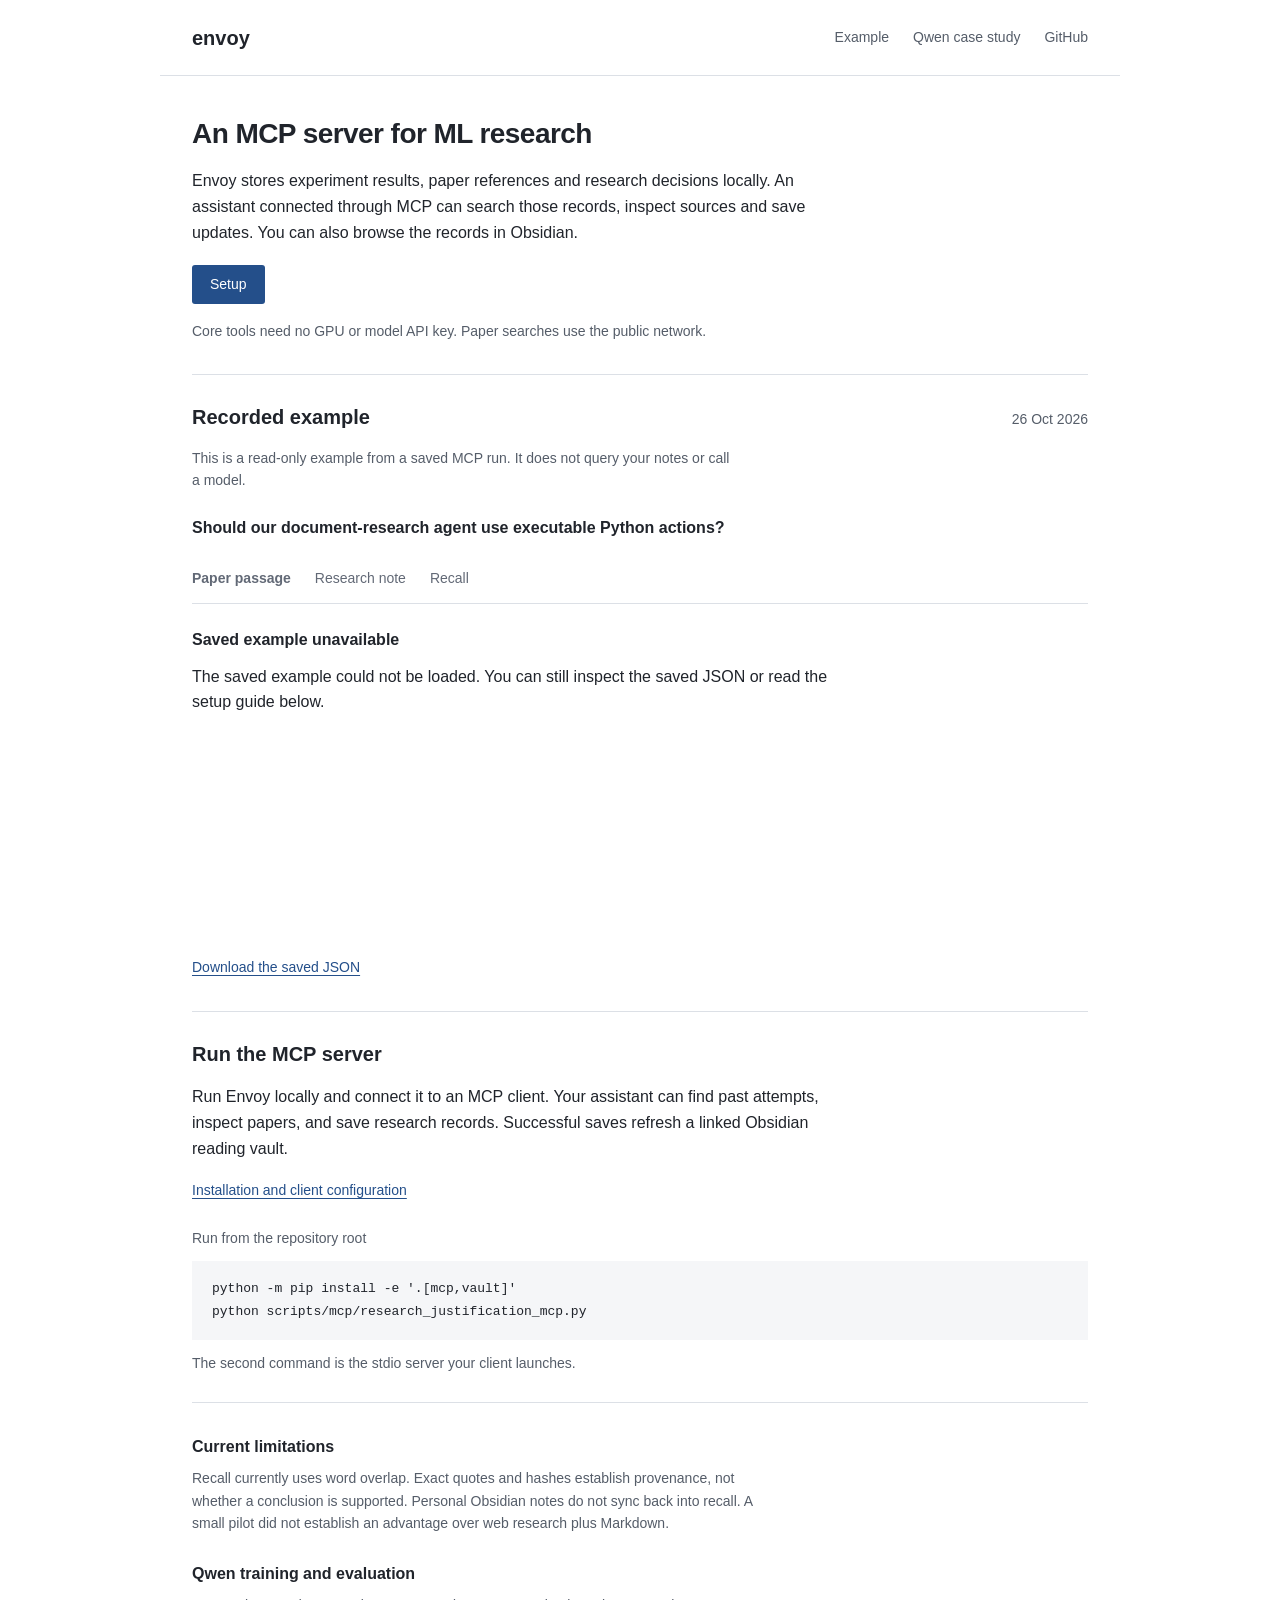
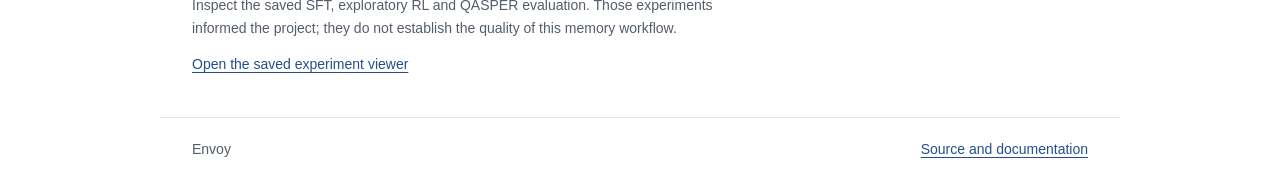
==== web/index.html @ 17cf3eef "Update Envoy repository and Pages URLs" ====
<!doctype html>
<html lang="en">
<head>
  <meta charset="utf-8">
  <meta name="viewport" content="width=device-width, initial-scale=1">
  <meta name="description" content="Envoy connects paper evidence, ML experiments and the decisions between them through a personal research MCP.">
  <title>Envoy — Research memory for ML experiments</title>
  <link rel="stylesheet" href="styles.css">
  <script src="app.js" defer></script>
</head>
<body>
  <a class="skip" href="#main">Skip to content</a>
  <header class="site-header">
    <a class="wordmark" href="./" aria-label="Envoy home">envoy</a>
    <nav aria-label="Main navigation">
      <a href="#recorded-demo">Example</a>
      <a href="case-study/">Qwen case study</a>
      <a href="https://github.com/Jasonlingg/Envoy">GitHub</a>
    </nav>
  </header>

  <main id="main">
    <section class="intro" aria-labelledby="intro-title">
      <h1 id="intro-title">An MCP server for ML research</h1>
      <p class="lede">Envoy stores experiment results, paper references and research decisions locally.
        An assistant connected through MCP can search those records, inspect sources and save updates.
        You can also browse the records in Obsidian.</p>
      <a class="action" href="#setup">Setup</a>
      <p class="quiet">Core tools need no GPU or model API key. Paper searches use the public network.</p>
    </section>

    <section id="recorded-demo" class="walkthrough" aria-labelledby="demo-title">
      <div class="section-heading">
        <h2 id="demo-title">Recorded example</h2>
        <span class="status">26 Oct 2026</span>
      </div>
      <p class="demo-disclosure">This is a read-only example from a saved MCP run. It does not query your notes or call a model.</p>
      <div class="workspace">
        <div class="trail">
          <h3>Should our document-research agent use executable Python actions?</h3>
          <div class="steps" role="tablist" aria-label="Research records" aria-orientation="horizontal">
            <button id="tab-source" role="tab" aria-controls="record" aria-selected="true" data-step="source">
              Paper passage
            </button>
            <button id="tab-note" role="tab" aria-controls="record" aria-selected="false" tabindex="-1" data-step="note">
              Research note
            </button>
            <button id="tab-resume" role="tab" aria-controls="record" aria-selected="false" tabindex="-1" data-step="resume">
              Recall
            </button>
          </div>
        </div>
        <article id="record" class="record" role="tabpanel" aria-labelledby="tab-source" tabindex="0">
          <p class="quiet">Loading the saved example…</p>
        </article>
      </div>
      <a class="text-link" href="demo.json">Download the saved JSON</a>
      <noscript><p>Enable JavaScript to explore the example, or <a href="demo.json">read its saved JSON</a>.</p></noscript>
    </section>

    <section id="setup" class="setup" aria-labelledby="setup-title">
      <div>
        <h2 id="setup-title">Run the MCP server</h2>
        <p>Run Envoy locally and connect it to an MCP client. Your assistant can find past attempts,
          inspect papers, and save research records. Successful saves refresh a linked Obsidian reading vault.</p>
        <a class="text-link" href="https://github.com/Jasonlingg/Envoy/blob/main/mcp/README.md">Installation and client configuration</a>
      </div>
      <div class="terminal">
        <p>Run from the repository root</p>
        <pre><code>python -m pip install -e '.[mcp,vault]'
python scripts/mcp/research_justification_mcp.py</code></pre>
        <p>The second command is the stdio server your client launches.</p>
      </div>
    </section>

    <section class="notes" aria-label="Scope and research background">
      <div><h3>Current limitations</h3>
        <p>Recall currently uses word overlap. Exact quotes and hashes establish provenance, not whether a conclusion is supported.
          Personal Obsidian notes do not sync back into recall. A small pilot did not establish an advantage over web research plus Markdown.</p>
      </div>
      <div><h3>Qwen training and evaluation</h3>
        <p>Inspect the saved SFT, exploratory RL and QASPER evaluation. Those experiments informed the project;
          they do not establish the quality of this memory workflow.</p>
        <a class="text-link" href="case-study/">Open the saved experiment viewer</a>
      </div>
    </section>
  </main>
  <footer><span>Envoy</span><a href="https://github.com/Jasonlingg/Envoy">Source and documentation</a></footer>
</body>
</html>
---- web/styles.css ----
:root {
  color-scheme: light;
  --canvas: #ffffff;
  --surface: #f5f6f8;
  --ink: #20242b;
  --muted: #555d69;
  --accent: #244f8a;
  --line: #dce0e6;
  --sans: "Avenir Next", "Segoe UI", sans-serif;
  --mono: "SFMono-Regular", Consolas, monospace;
}
* { box-sizing: border-box; }
html { scroll-padding-top: 24px; }
body { margin: 0; background: var(--canvas); color: var(--ink); font: 16px/1.6 var(--sans); }
::selection { color: #162d4b; background: #dae7f8; }
a { color: var(--accent); text-underline-offset: 3px; }
a:hover { text-decoration-thickness: 2px; }
:focus-visible { outline: 2px solid var(--accent); outline-offset: 4px; }
.skip { position: absolute; top: -80px; left: 20px; padding: 12px; background: var(--canvas); z-index: 2; }
.skip:focus { top: 10px; }
.site-header, main, footer { max-width: 960px; margin: auto; padding-left: 32px; padding-right: 32px; }
.site-header { display: flex; align-items: center; justify-content: space-between; min-height: 76px; border-bottom: 1px solid var(--line); }
.wordmark { color: var(--ink); font-size: 20px; font-weight: 650; text-decoration: none; }
nav { display: flex; gap: 24px; font-size: 14px; }
nav a { color: var(--muted); text-decoration: none; }
nav a:hover { color: var(--ink); text-decoration: underline; }
h1, h2, h3, p { margin-top: 0; }
h1, h2, h3 { text-wrap: balance; }
p { text-wrap: pretty; }
h1 { font-size: 28px; line-height: 1.3; font-weight: 600; letter-spacing: -.02em; margin-bottom: 16px; }
h2 { font-size: 20px; line-height: 1.4; font-weight: 600; margin-bottom: 16px; }
h3 { font-size: 16px; line-height: 1.5; font-weight: 600; margin-bottom: 16px; }
.intro { padding: 40px 0 32px; }
.lede { max-width: 72ch; margin-bottom: 20px; }
.action { display: inline-block; padding: 8px 18px; background: var(--accent); color: white; text-decoration: none; font-size: 14px; border-radius: 3px; }
.action:hover { color: white; background: #1a3b68; text-decoration: none; }
.action:active { background: #132d50; }
.quiet, .demo-disclosure { color: var(--muted); font-size: 14px; }
.quiet { margin: 16px 0 0; }
.walkthrough { padding-top: 28px; border-top: 1px solid var(--line); }
.section-heading { display: flex; align-items: baseline; justify-content: space-between; gap: 16px; }
.status { flex-shrink: 0; font-size: 14px; color: var(--muted); }
.demo-disclosure { margin-bottom: 24px; max-width: 72ch; }
.trail h3 { max-width: 72ch; }
.steps { display: flex; gap: 24px; border-bottom: 1px solid var(--line); }
.steps button { padding: 12px 0; background: none; border: 0; border-bottom: 2px solid transparent; color: var(--muted); font: 14px/1.5 var(--sans); cursor: pointer; }
.steps button:hover { color: var(--ink); }
.steps button[aria-selected="true"] { border-bottom-color: var(--accent); color: var(--accent); font-weight: 600; }
.steps button:active { color: var(--ink); }
.steps button:disabled { color: #626976; cursor: not-allowed; border-color: transparent; }
.record { padding: 24px 0; min-height: 350px; overflow-wrap: anywhere; }
.record h3 { margin-bottom: 12px; }
.record p { max-width: 72ch; margin-bottom: 16px; }
.record blockquote { margin: 20px 0; padding: 16px 20px; max-width: 72ch; background: var(--surface); font-size: 16px; line-height: 1.7; }
.record .label { font-size: 14px; font-weight: 600; color: var(--muted); margin-bottom: 4px; }
.record .caution { color: var(--muted); font-size: 14px; margin-top: 20px; }
.text-link { font-size: 14px; }
details { margin-top: 16px; font-size: 14px; }
summary { cursor: pointer; color: var(--accent); padding: 4px 0; }
summary:hover { text-decoration: underline; text-underline-offset: 3px; }
details[open] summary { margin-bottom: 12px; }
.receipt { font: 13px/1.7 var(--mono); white-space: pre-wrap; overflow-wrap: anywhere; max-width: 78ch; }
.setup { margin: 32px 0; padding: 28px 0; border-top: 1px solid var(--line); border-bottom: 1px solid var(--line); }
.setup p { max-width: 72ch; }
.terminal { margin-top: 24px; }
.terminal p { color: var(--muted); font-size: 14px; margin-bottom: 12px; }
.terminal p:last-child { margin: 12px 0 0; }
.terminal pre { margin: 0; padding: 16px 20px; background: var(--surface); white-space: pre; overflow-x: auto; font: 13px/1.8 var(--mono); }
.notes { padding-bottom: 12px; }
.notes > div { margin-bottom: 28px; }
.notes h3 { margin-bottom: 8px; }
.notes p { max-width: 72ch; color: var(--muted); font-size: 14px; margin-bottom: 12px; }
footer { display: flex; justify-content: space-between; gap: 20px; padding-top: 20px; padding-bottom: 28px; border-top: 1px solid var(--line); color: var(--muted); font-size: 14px; }
@media (max-width: 600px) {
  .site-header, main, footer { padding-left: 20px; padding-right: 20px; }
  .site-header { min-height: 100px; align-items: flex-start; flex-direction: column; justify-content: center; gap: 12px; }
  nav { gap: 20px; flex-wrap: wrap; }
  .intro { padding-top: 28px; }
  h1 { font-size: 24px; }
  .section-heading { flex-wrap: wrap; gap: 0; margin-bottom: 12px; }
  .section-heading h2 { margin-right: 16px; margin-bottom: 4px; }
  .steps { gap: 20px; }
  .steps button { min-height: 48px; }
  .record { min-height: 0; }
  .record blockquote { padding: 16px; }
  footer { flex-direction: column; gap: 8px; }
}
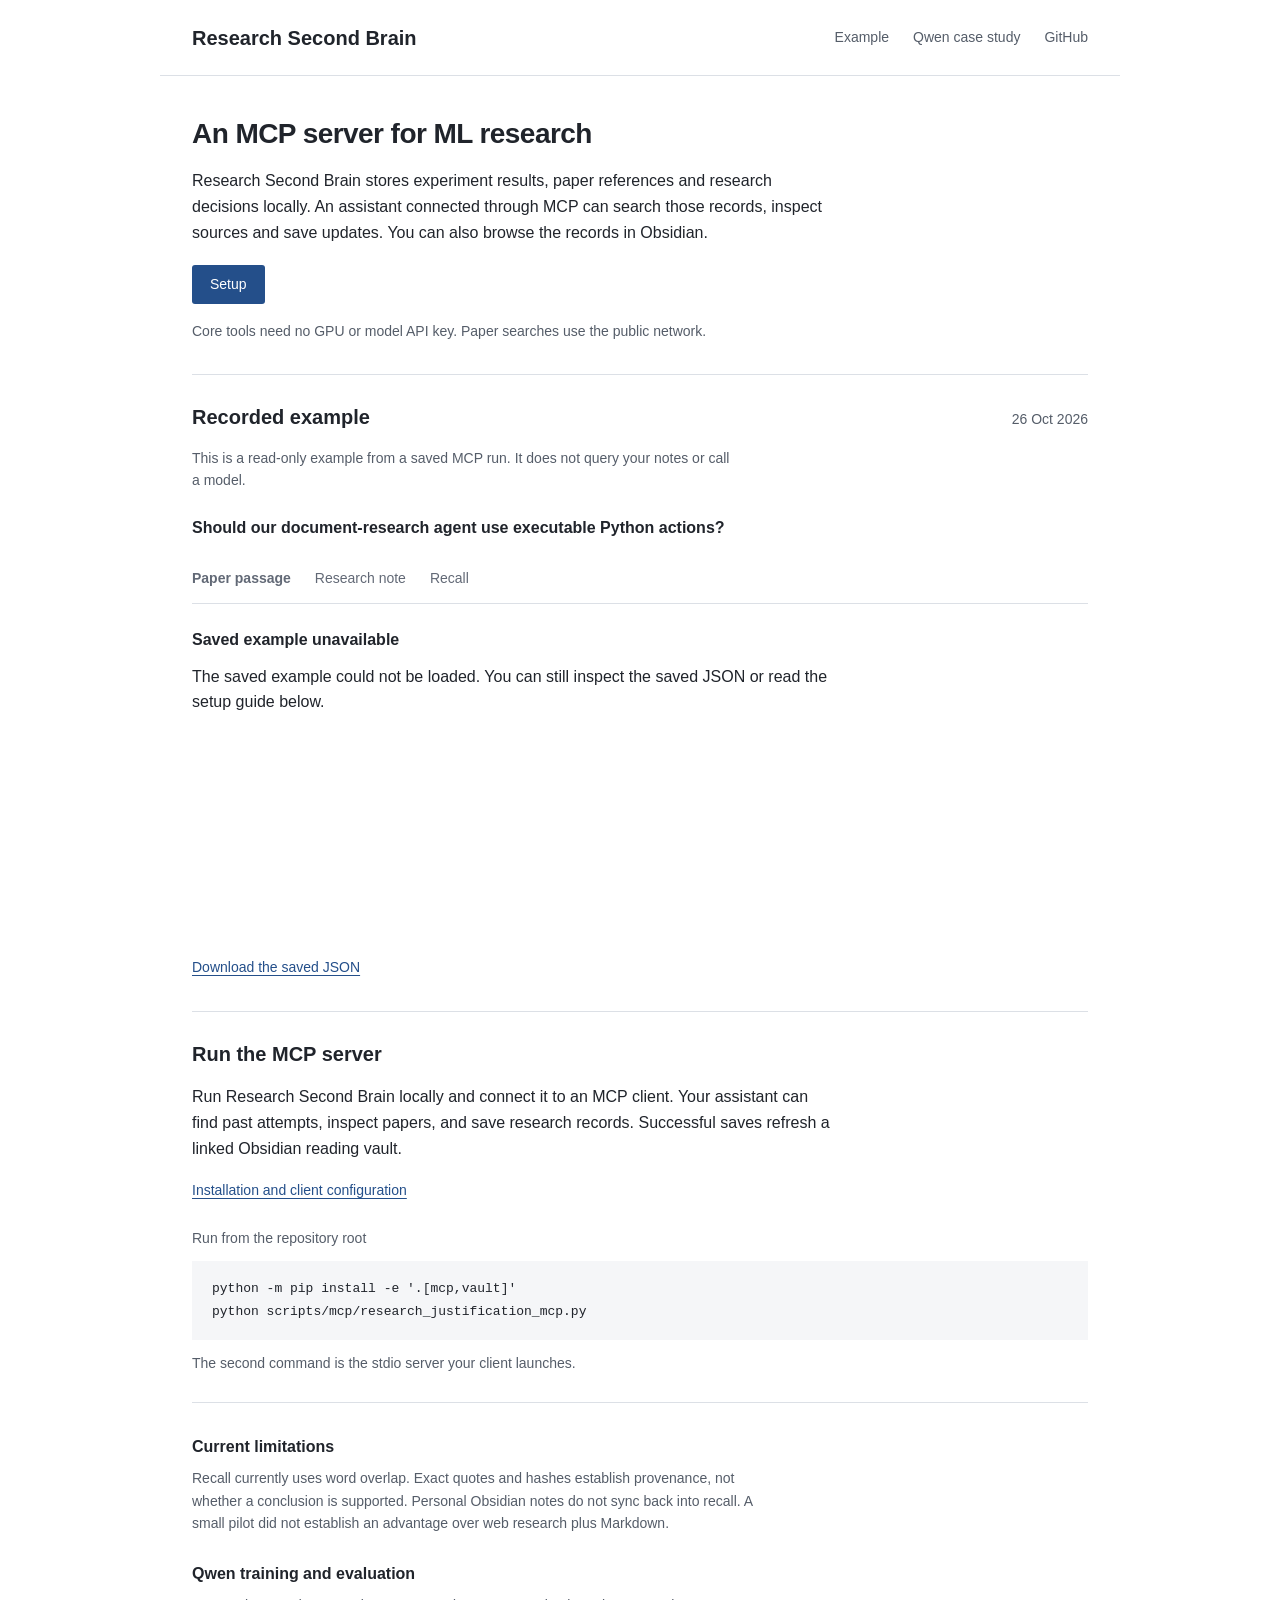
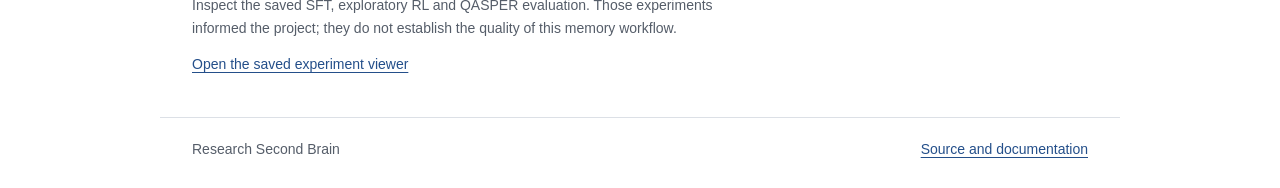
==== commit 4ce54226: "Rename product to Research Second Brain" ====
--- a/web/index.html
+++ b/web/index.html
@@ -3,26 +3,26 @@
 <head>
   <meta charset="utf-8">
   <meta name="viewport" content="width=device-width, initial-scale=1">
-  <meta name="description" content="Envoy connects paper evidence, ML experiments and the decisions between them through a personal research MCP.">
-  <title>Envoy — Research memory for ML experiments</title>
+  <meta name="description" content="Research Second Brain connects paper evidence, ML experiments and the decisions between them through a personal research MCP.">
+  <title>Research Second Brain</title>
   <link rel="stylesheet" href="styles.css">
   <script src="app.js" defer></script>
 </head>
 <body>
   <a class="skip" href="#main">Skip to content</a>
   <header class="site-header">
-    <a class="wordmark" href="./" aria-label="Envoy home">envoy</a>
+    <a class="wordmark" href="./" aria-label="Research Second Brain home">Research Second Brain</a>
     <nav aria-label="Main navigation">
       <a href="#recorded-demo">Example</a>
       <a href="case-study/">Qwen case study</a>
-      <a href="https://github.com/Jasonlingg/Envoy">GitHub</a>
+      <a href="https://github.com/Jasonlingg/Research-Second-Brain">GitHub</a>
     </nav>
   </header>
 
   <main id="main">
     <section class="intro" aria-labelledby="intro-title">
       <h1 id="intro-title">An MCP server for ML research</h1>
-      <p class="lede">Envoy stores experiment results, paper references and research decisions locally.
+      <p class="lede">Research Second Brain stores experiment results, paper references and research decisions locally.
         An assistant connected through MCP can search those records, inspect sources and save updates.
         You can also browse the records in Obsidian.</p>
       <a class="action" href="#setup">Setup</a>
@@ -61,9 +61,9 @@
     <section id="setup" class="setup" aria-labelledby="setup-title">
       <div>
         <h2 id="setup-title">Run the MCP server</h2>
-        <p>Run Envoy locally and connect it to an MCP client. Your assistant can find past attempts,
+        <p>Run Research Second Brain locally and connect it to an MCP client. Your assistant can find past attempts,
           inspect papers, and save research records. Successful saves refresh a linked Obsidian reading vault.</p>
-        <a class="text-link" href="https://github.com/Jasonlingg/Envoy/blob/main/mcp/README.md">Installation and client configuration</a>
+        <a class="text-link" href="https://github.com/Jasonlingg/Research-Second-Brain/blob/main/mcp/README.md">Installation and client configuration</a>
       </div>
       <div class="terminal">
         <p>Run from the repository root</p>
@@ -85,6 +85,6 @@
       </div>
     </section>
   </main>
-  <footer><span>Envoy</span><a href="https://github.com/Jasonlingg/Envoy">Source and documentation</a></footer>
+  <footer><span>Research Second Brain</span><a href="https://github.com/Jasonlingg/Research-Second-Brain">Source and documentation</a></footer>
 </body>
 </html>
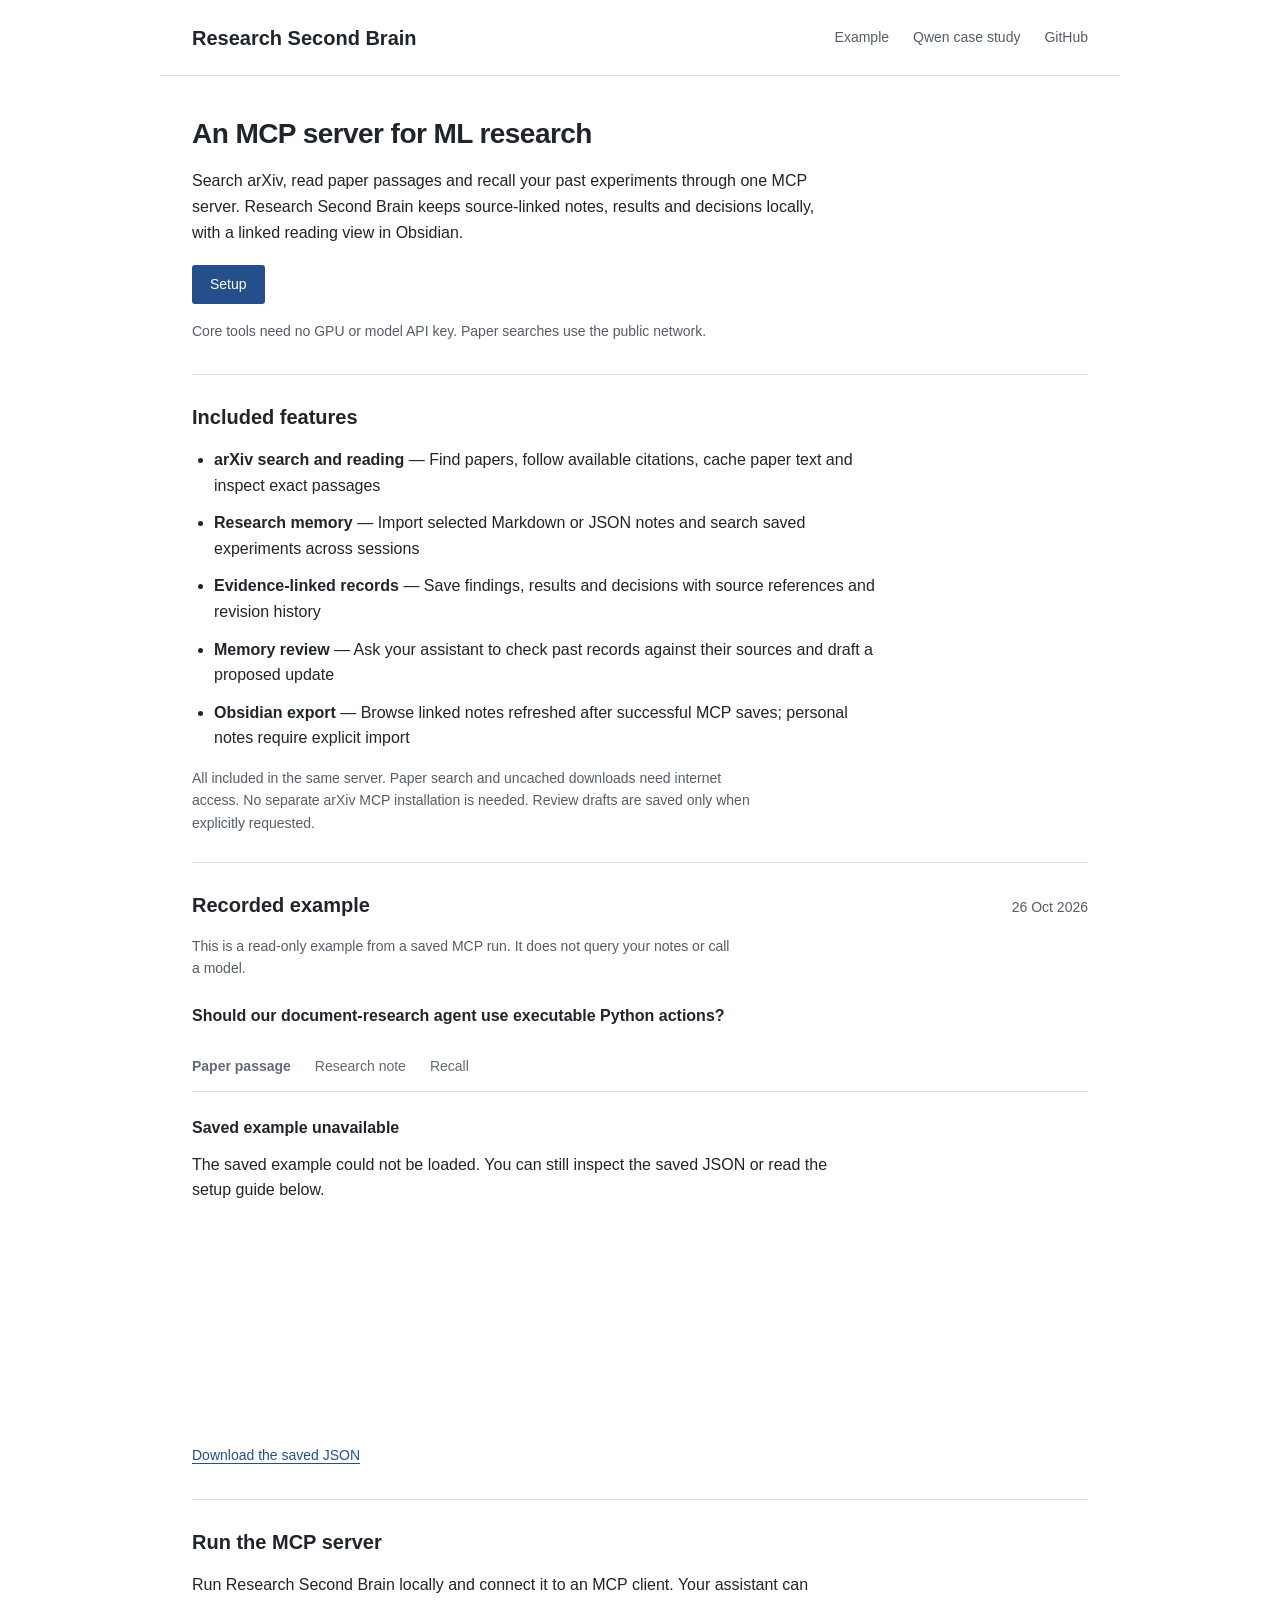
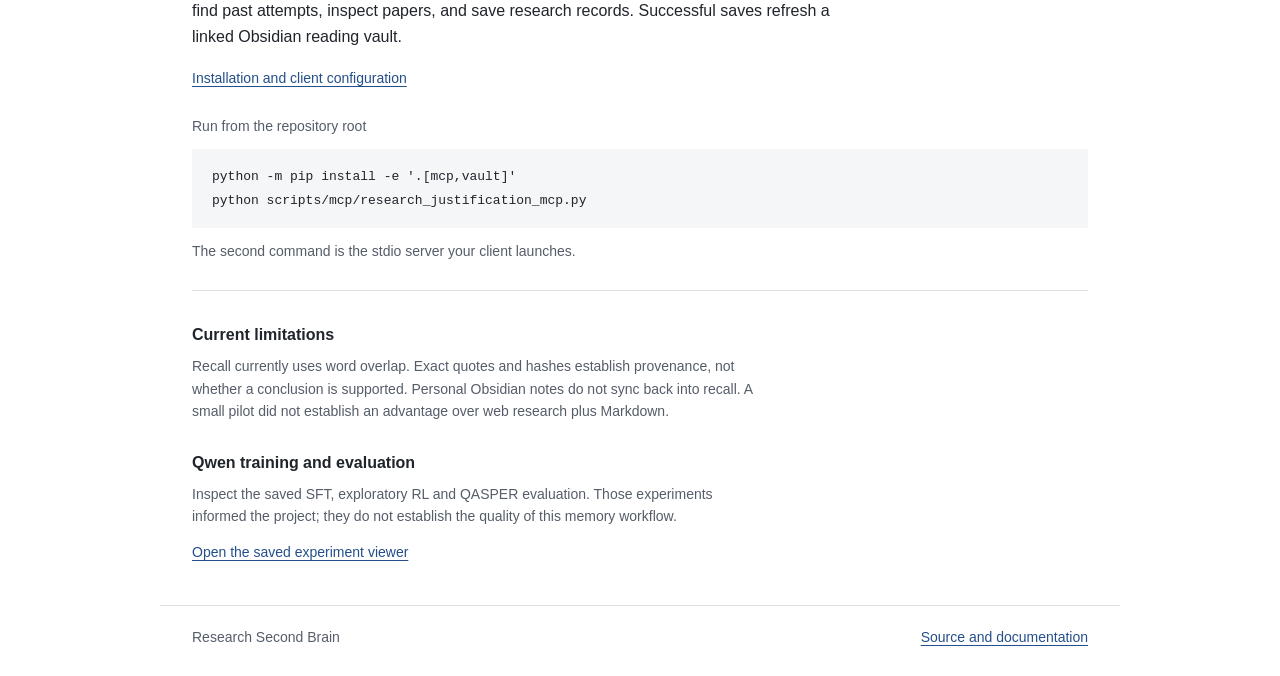
==== commit 6953c87f: "Show included research features on the website" ====
--- a/web/index.html
+++ b/web/index.html
@@ -22,11 +22,24 @@
   <main id="main">
     <section class="intro" aria-labelledby="intro-title">
       <h1 id="intro-title">An MCP server for ML research</h1>
-      <p class="lede">Research Second Brain stores experiment results, paper references and research decisions locally.
-        An assistant connected through MCP can search those records, inspect sources and save updates.
-        You can also browse the records in Obsidian.</p>
+      <p class="lede">Search arXiv, read paper passages and recall your past experiments through one MCP server.
+        Research Second Brain keeps source-linked notes, results and decisions locally,
+        with a linked reading view in Obsidian.</p>
       <a class="action" href="#setup">Setup</a>
       <p class="quiet">Core tools need no GPU or model API key. Paper searches use the public network.</p>
+    </section>
+
+    <section class="features" aria-labelledby="features-title">
+      <h2 id="features-title">Included features</h2>
+      <ul>
+        <li><strong>arXiv search and reading</strong> — Find papers, follow available citations, cache paper text and inspect exact passages</li>
+        <li><strong>Research memory</strong> — Import selected Markdown or JSON notes and search saved experiments across sessions</li>
+        <li><strong>Evidence-linked records</strong> — Save findings, results and decisions with source references and revision history</li>
+        <li><strong>Memory review</strong> — Ask your assistant to check past records against their sources and draft a proposed update</li>
+        <li><strong>Obsidian export</strong> — Browse linked notes refreshed after successful MCP saves; personal notes require explicit import</li>
+      </ul>
+      <p class="quiet">All included in the same server. Paper search and uncached downloads need internet access.
+        No separate arXiv MCP installation is needed. Review drafts are saved only when explicitly requested.</p>
     </section>
 
     <section id="recorded-demo" class="walkthrough" aria-labelledby="demo-title">
--- a/web/styles.css
+++ b/web/styles.css
@@ -37,6 +37,10 @@
 .action:active { background: #132d50; }
 .quiet, .demo-disclosure { color: var(--muted); font-size: 14px; }
 .quiet { margin: 16px 0 0; }
+.features { padding: 28px 0; border-top: 1px solid var(--line); }
+.features ul { margin: 0; padding-left: 22px; max-width: 78ch; }
+.features li { margin-bottom: 12px; }
+.features .quiet { max-width: 78ch; }
 .walkthrough { padding-top: 28px; border-top: 1px solid var(--line); }
 .section-heading { display: flex; align-items: baseline; justify-content: space-between; gap: 16px; }
 .status { flex-shrink: 0; font-size: 14px; color: var(--muted); }
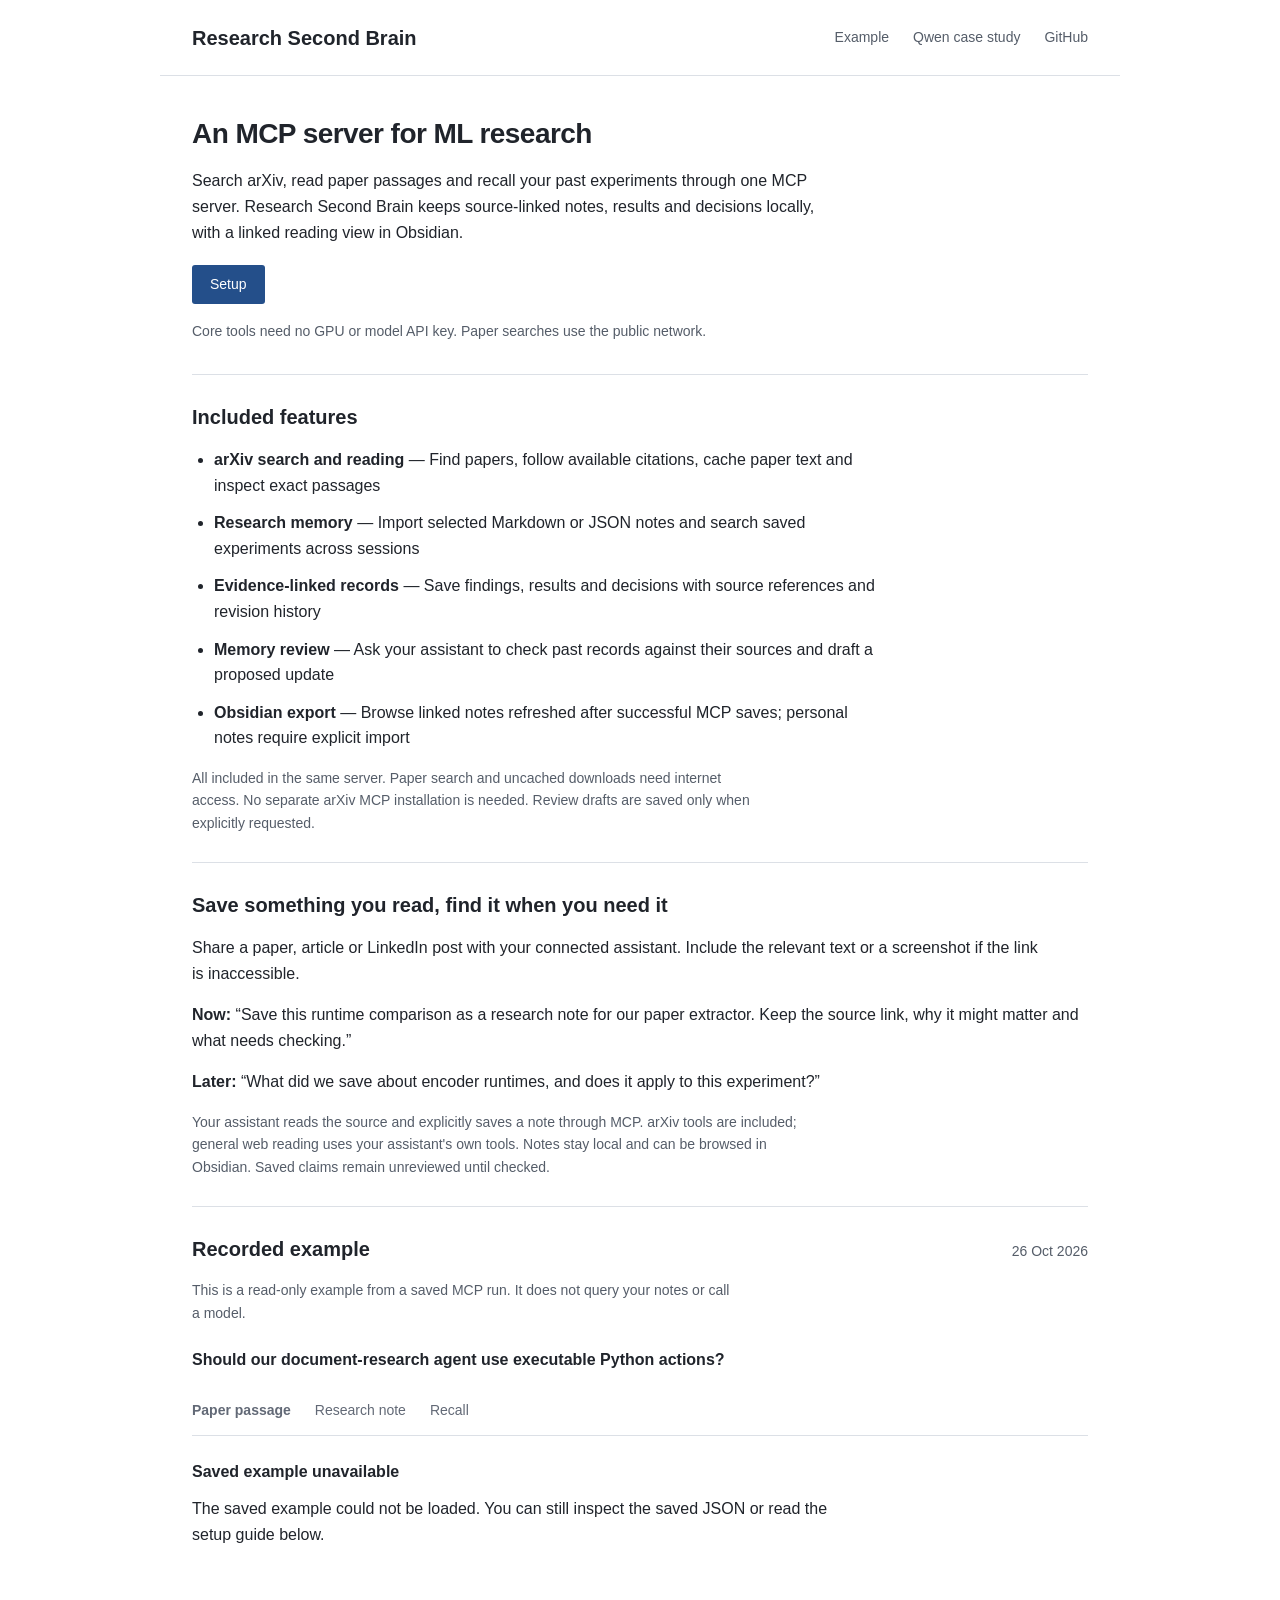
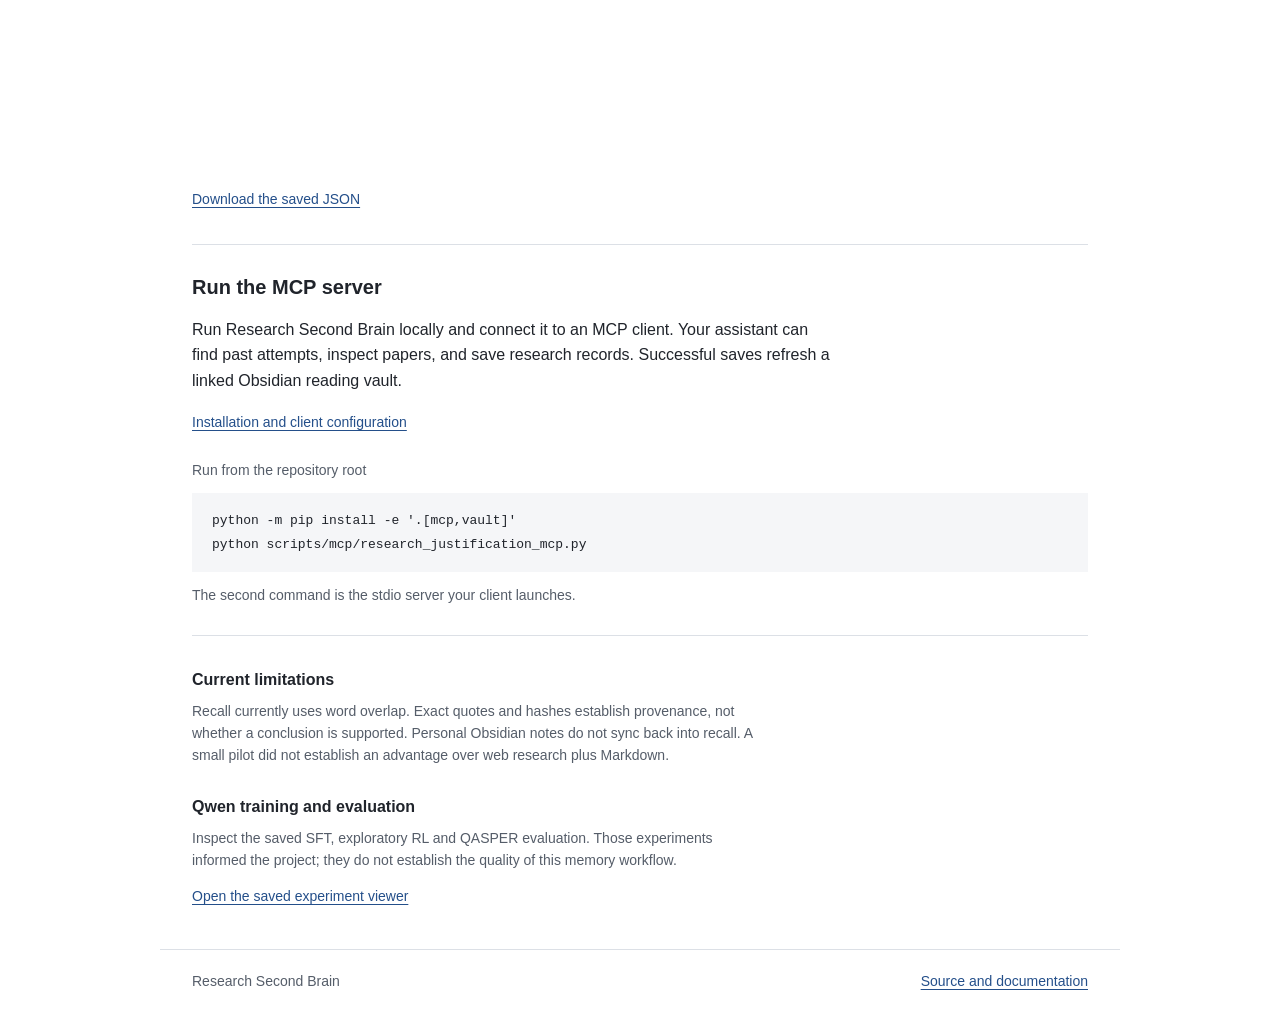
==== commit 39e55ed3: "Add timestamped research memory skill and capture use case" ====
--- a/web/index.html
+++ b/web/index.html
@@ -40,6 +40,18 @@
       </ul>
       <p class="quiet">All included in the same server. Paper search and uncached downloads need internet access.
         No separate arXiv MCP installation is needed. Review drafts are saved only when explicitly requested.</p>
+    </section>
+
+    <section class="features" aria-labelledby="use-case-title">
+      <h2 id="use-case-title">Save something you read, find it when you need it</h2>
+      <p>Share a paper, article or LinkedIn post with your connected assistant.
+        Include the relevant text or a screenshot if the link is inaccessible.</p>
+      <p><strong>Now:</strong> “Save this runtime comparison as a research note for our paper extractor.
+        Keep the source link, why it might matter and what needs checking.”</p>
+      <p><strong>Later:</strong> “What did we save about encoder runtimes, and does it apply to this experiment?”</p>
+      <p class="quiet">Your assistant reads the source and explicitly saves a note through MCP.
+        arXiv tools are included; general web reading uses your assistant's own tools.
+        Notes stay local and can be browsed in Obsidian. Saved claims remain unreviewed until checked.</p>
     </section>
 
     <section id="recorded-demo" class="walkthrough" aria-labelledby="demo-title">
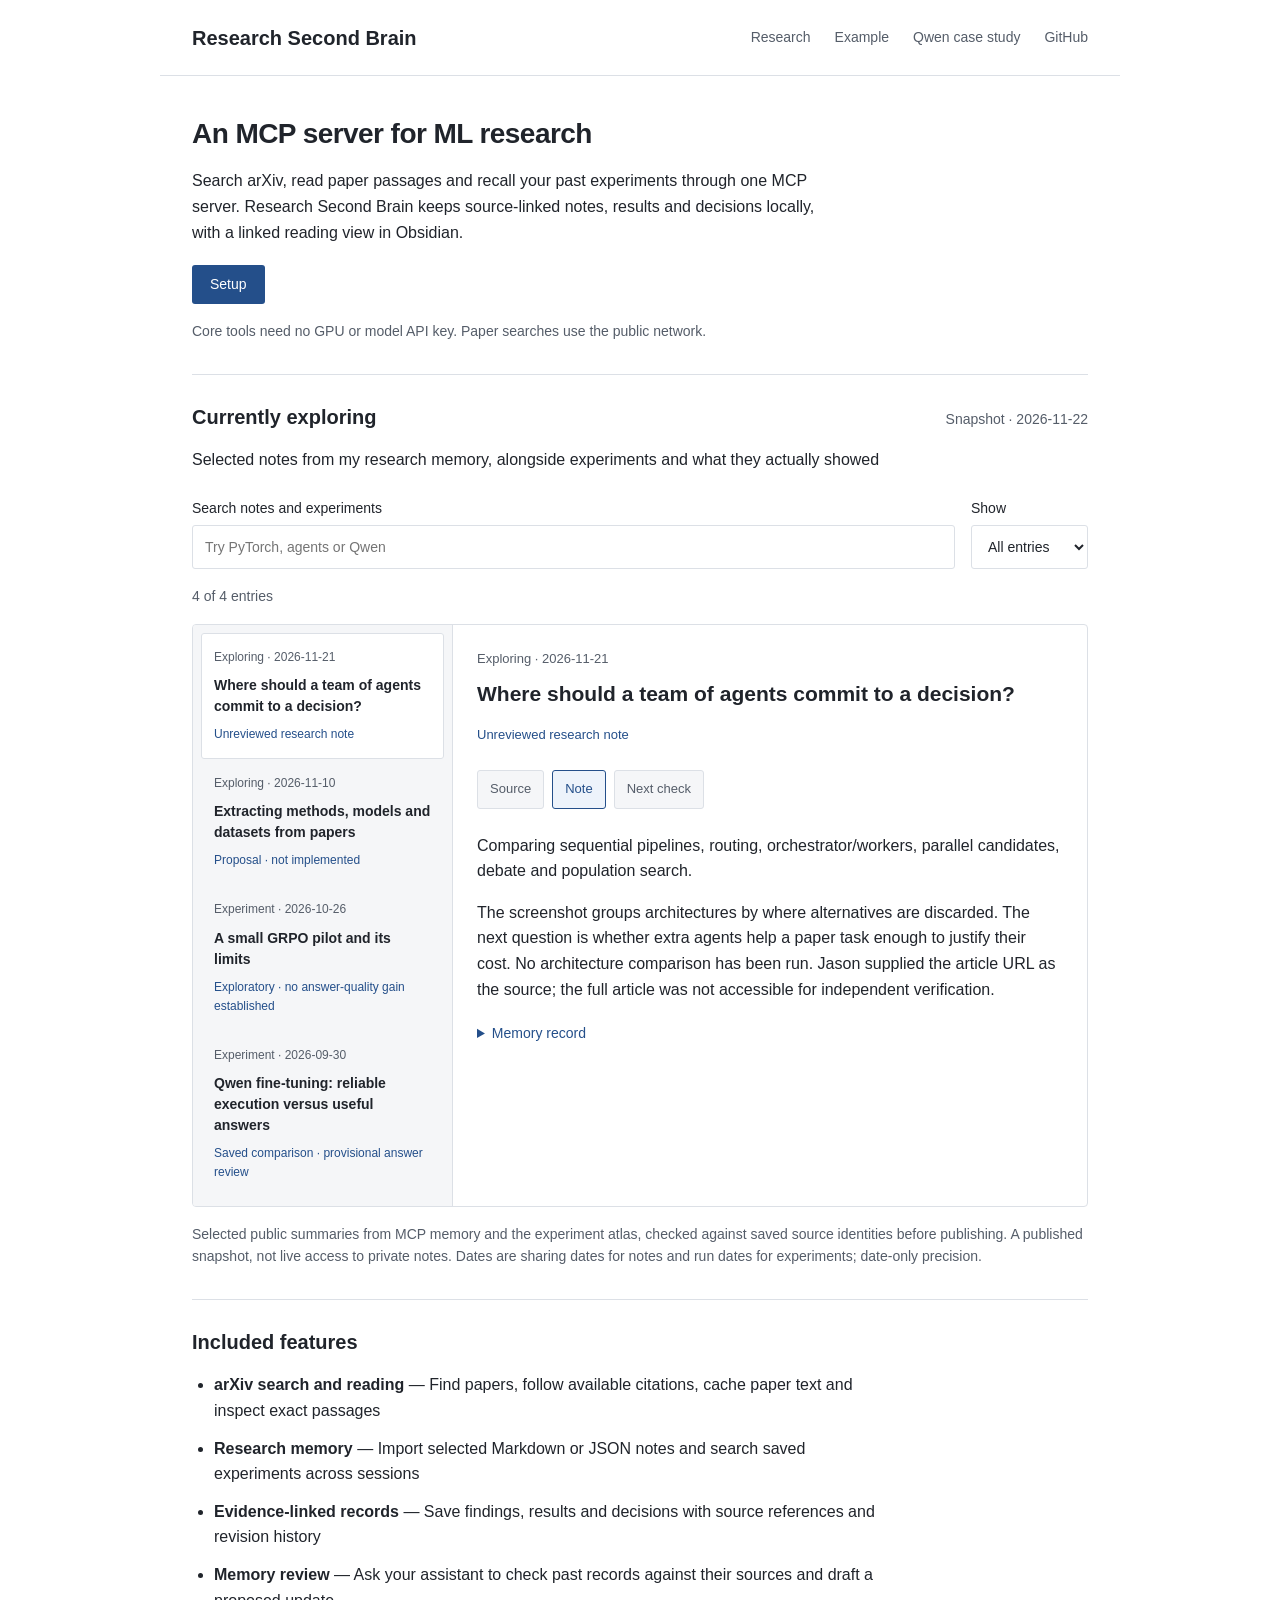
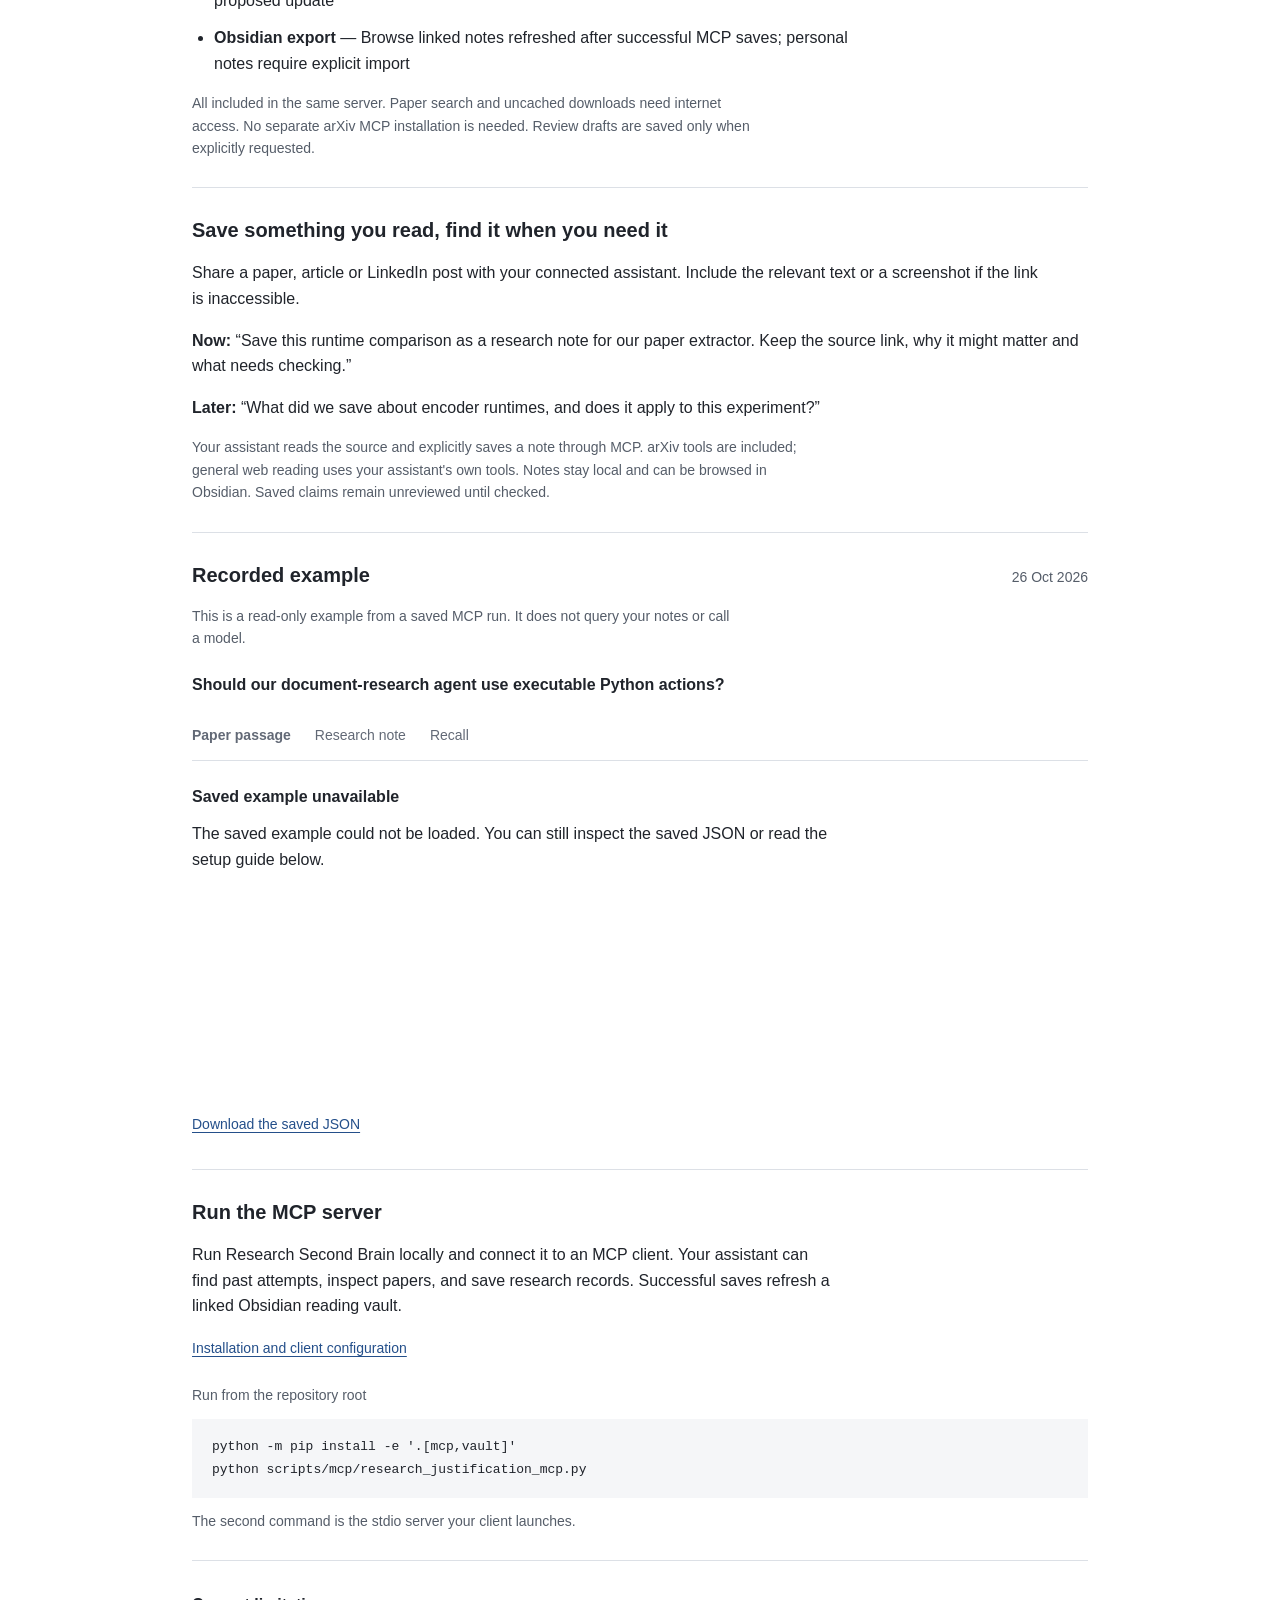
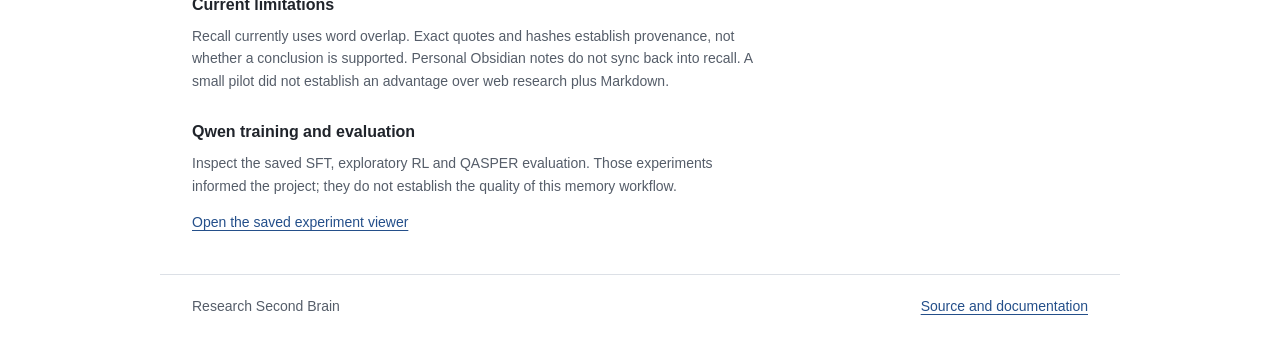
==== commit d7ffa826: "Add public research explorer with reviewed memory publishing" ====
--- a/web/index.html
+++ b/web/index.html
@@ -7,12 +7,14 @@
   <title>Research Second Brain</title>
   <link rel="stylesheet" href="styles.css">
   <script src="app.js" defer></script>
+  <script src="research.js" defer></script>
 </head>
 <body>
   <a class="skip" href="#main">Skip to content</a>
   <header class="site-header">
     <a class="wordmark" href="./" aria-label="Research Second Brain home">Research Second Brain</a>
     <nav aria-label="Main navigation">
+      <a href="#research">Research</a>
       <a href="#recorded-demo">Example</a>
       <a href="case-study/">Qwen case study</a>
       <a href="https://github.com/Jasonlingg/Research-Second-Brain">GitHub</a>
@@ -27,6 +29,29 @@
         with a linked reading view in Obsidian.</p>
       <a class="action" href="#setup">Setup</a>
       <p class="quiet">Core tools need no GPU or model API key. Paper searches use the public network.</p>
+    </section>
+
+    <section id="research" class="research" aria-labelledby="research-title">
+      <div class="section-heading">
+        <h2 id="research-title">Currently exploring</h2>
+        <span id="research-date" class="status"></span>
+      </div>
+      <p>Selected notes from my research memory, alongside experiments and what they actually showed</p>
+      <div class="research-controls">
+        <label for="research-query">Search notes and experiments
+          <input id="research-query" type="search" placeholder="Try PyTorch, agents or Qwen" disabled>
+        </label>
+        <label for="research-kind">Show
+          <select id="research-kind" disabled><option value="all">All entries</option><option>Exploring</option><option>Experiment</option></select>
+        </label>
+      </div>
+      <p id="research-count" class="quiet" role="status" aria-live="polite">Loading public research</p>
+      <div class="research-workspace">
+        <nav id="research-entries" aria-label="Research entries"></nav>
+        <article id="research-inspector" aria-label="Selected research entry" tabindex="-1"></article>
+      </div>
+      <p id="research-scope" class="quiet">Published summaries only — no live access to my private MCP store or Obsidian vault</p>
+      <noscript><p><a href="research.json">Read the public research snapshot</a></p></noscript>
     </section>
 
     <section class="features" aria-labelledby="features-title">
--- a/web/styles.css
+++ b/web/styles.css
@@ -89,3 +89,36 @@
   .record blockquote { padding: 16px; }
   footer { flex-direction: column; gap: 8px; }
 }
+
+.research { padding: 28px 0 32px; border-top: 1px solid var(--line); }
+.research-controls { display: flex; gap: 16px; margin-top: 24px; }
+.research-controls label { display: flex; flex-direction: column; gap: 6px; font-size: 14px; }
+.research-controls label:first-child { flex: 1; }
+.research-controls input, .research-controls select, .research-retry { font: inherit; color: var(--ink); background: var(--canvas); border: 1px solid var(--line); border-radius: 3px; padding: 10px 12px; min-height: 44px; min-width: 0; }
+.research-entry { padding: 24px 0; border-bottom: 1px solid var(--line); }
+.research-meta { display: flex; gap: 16px; color: var(--muted); font-size: 13px; margin-bottom: 8px; }
+.research-entry h3 { font-size: 19px; margin-bottom: 8px; }
+.research-entry p { max-width: 75ch; }
+.research-entry h4 { font-size: 14px; margin: 20px 0 8px; }
+.research-status { color: var(--accent); font-size: 13px; margin-bottom: 0; }
+.research-entry details { max-width: 78ch; }
+@media (max-width: 600px) { .research-controls { flex-direction: column; } }
+
+.research-workspace { display: grid; grid-template-columns: 260px minmax(0, 1fr); margin-top: 16px; border: 1px solid var(--line); border-radius: 4px; overflow: hidden; }
+#research-entries { display: block; background: var(--surface); padding: 8px; border-right: 1px solid var(--line); }
+button.research-entry { display: block; width: 100%; text-align: left; background: transparent; border: 1px solid transparent; border-radius: 3px; padding: 14px 12px; color: var(--ink); font: inherit; cursor: pointer; }
+button.research-entry:hover { background: var(--canvas); }
+button.research-entry[aria-pressed="true"] { background: var(--canvas); border-color: var(--line); }
+button.research-entry strong { display: block; font-size: 14px; line-height: 1.5; margin-bottom: 8px; }
+button.research-entry .research-meta { display: block; font-size: 12px; }
+button.research-entry .research-status { display: block; font-size: 12px; }
+#research-inspector { padding: 24px; min-height: 450px; min-width: 0; overflow-wrap: anywhere; }
+#research-inspector h3 { font-size: 21px; }
+#research-inspector h4 { font-size: 14px; margin: 24px 0 12px; }
+.research-stages { display: flex; gap: 8px; margin: 24px 0; flex-wrap: wrap; }
+.research-stages button { font: inherit; font-size: 13px; padding: 8px 12px; background: var(--surface); color: var(--muted); border: 1px solid var(--line); border-radius: 3px; cursor: pointer; }
+.research-stages button[aria-pressed="true"] { color: var(--accent); background: #edf3fb; border-color: var(--accent); }
+.research-content { min-height: 160px; }
+.research-backlink { display: block; text-align: left; font: inherit; font-size: 14px; color: var(--accent); background: none; border: 0; padding: 8px 0; cursor: pointer; }
+.research-backlink:hover { text-decoration: underline; }
+@media(max-width:700px) { .research-workspace { grid-template-columns: 1fr; } #research-entries { border-right: 0; border-bottom: 1px solid var(--line); max-height: 270px; overflow-y: auto; } #research-inspector { min-height: 0; padding: 20px; } }
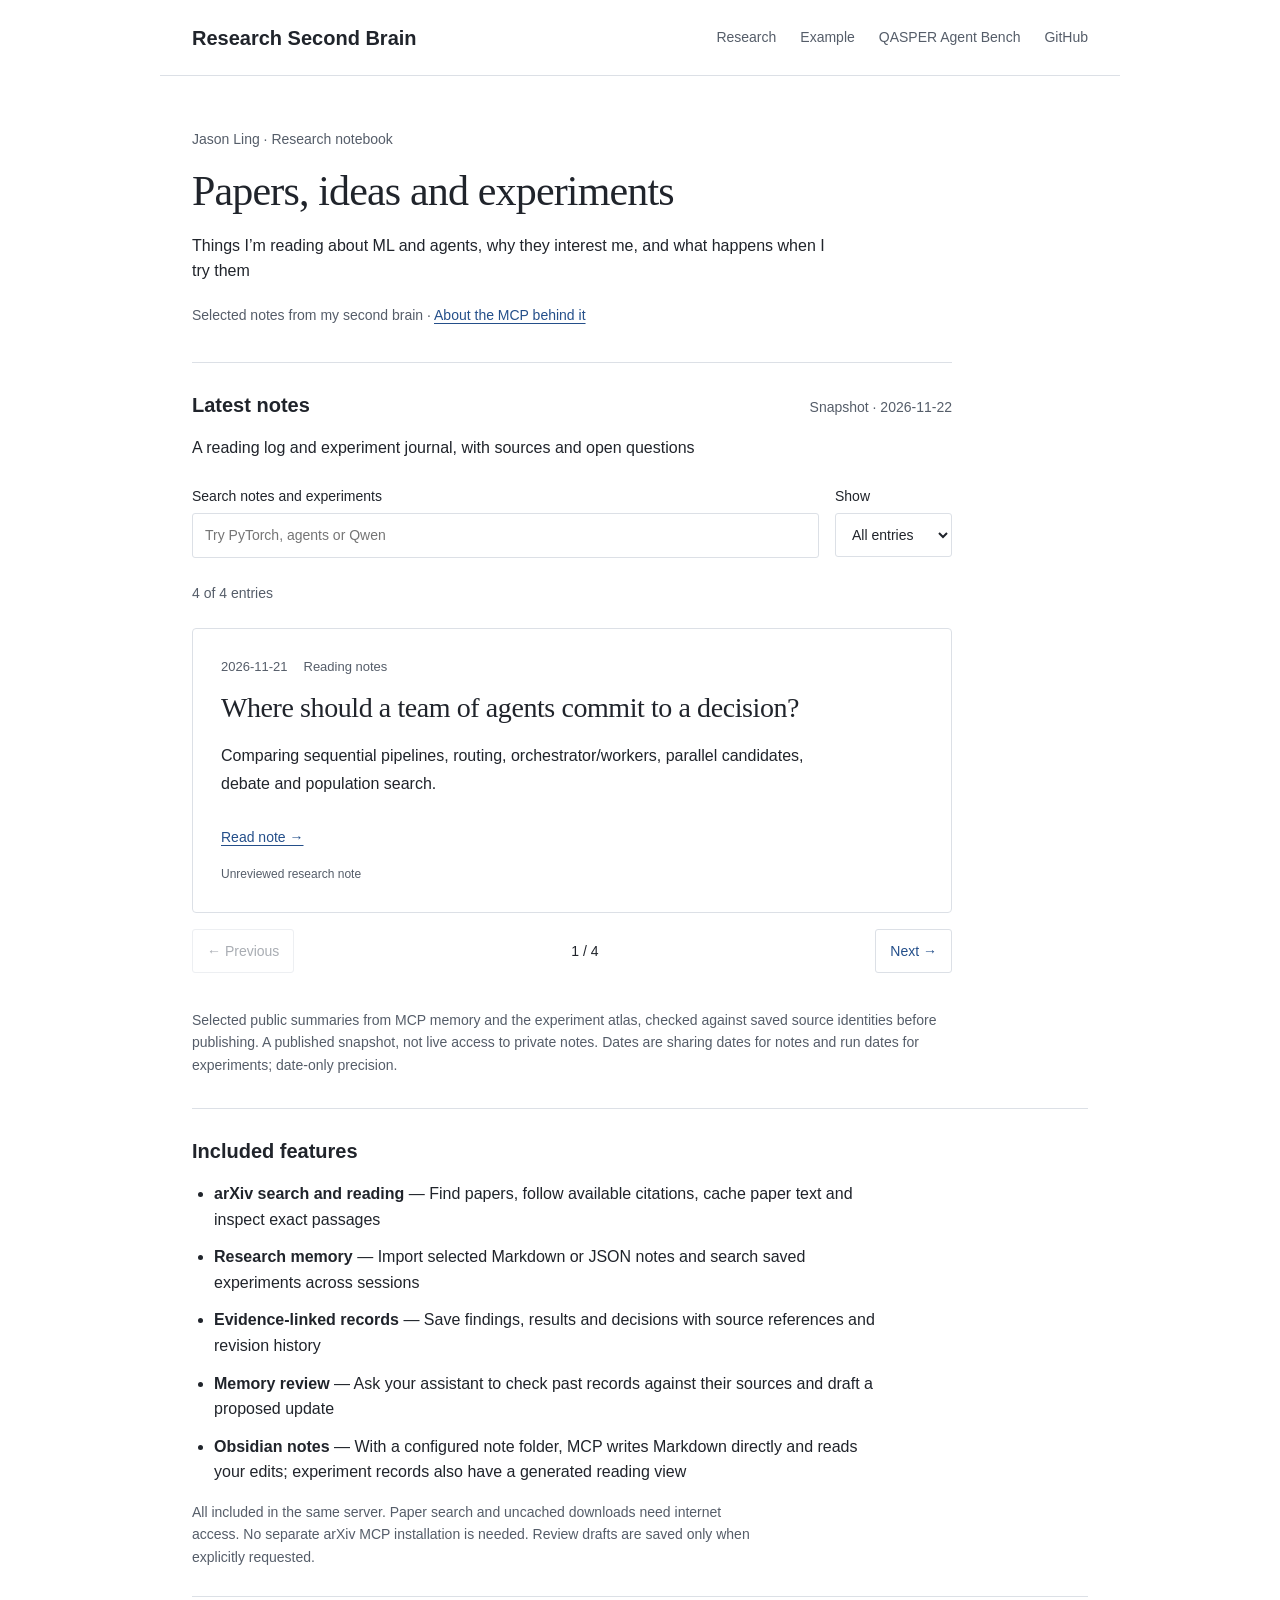
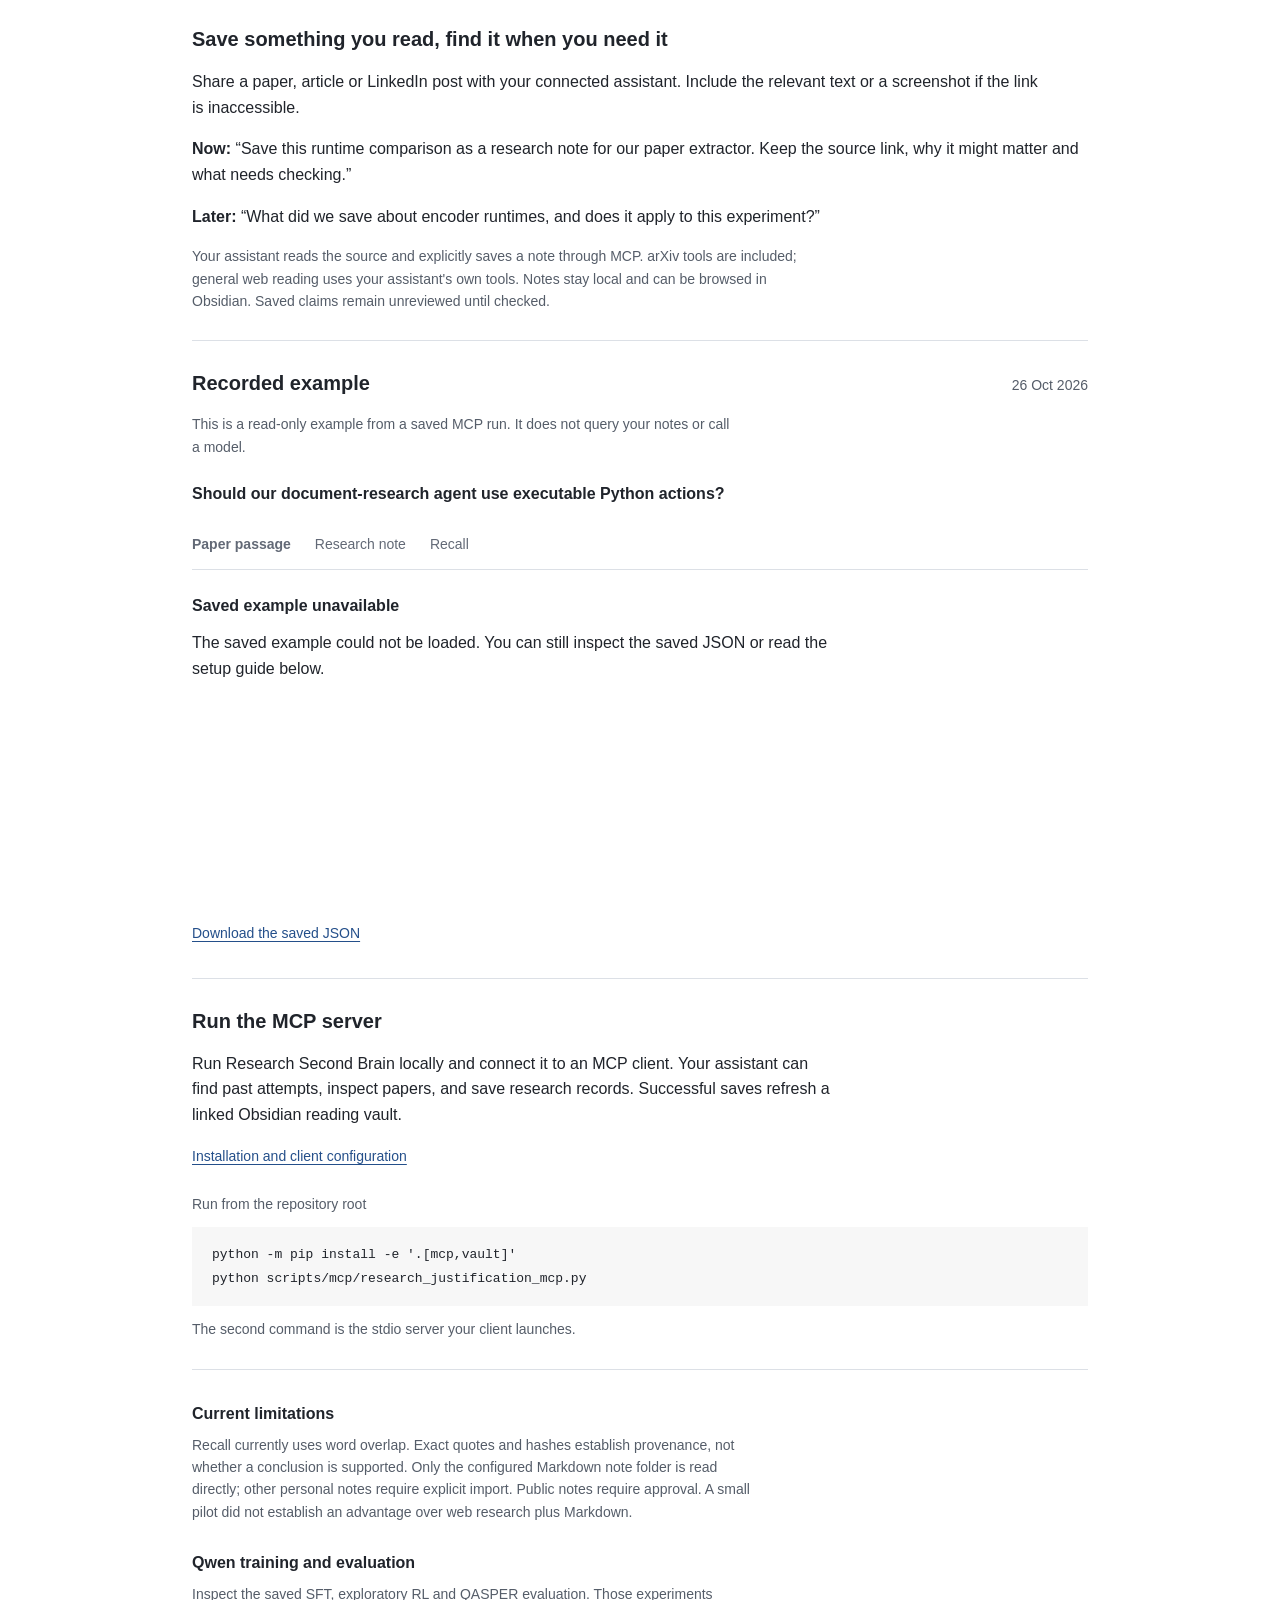
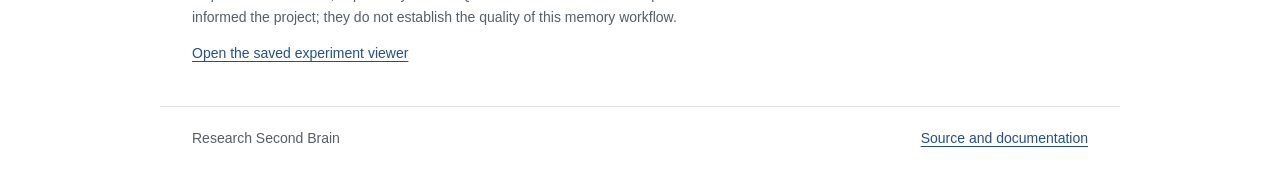
==== commit 6208b025: "Generate note pages and a swipeable research gallery" ====
--- a/web/index.html
+++ b/web/index.html
@@ -8,6 +8,7 @@
   <link rel="stylesheet" href="styles.css">
   <script src="app.js" defer></script>
   <script src="research.js" defer></script>
+  <script src="gallery.js" defer></script>
 </head>
 <body>
   <a class="skip" href="#main">Skip to content</a>
@@ -16,27 +17,26 @@
     <nav aria-label="Main navigation">
       <a href="#research">Research</a>
       <a href="#recorded-demo">Example</a>
-      <a href="case-study/">Qwen case study</a>
+      <a href="case-study/">QASPER Agent Bench</a>
       <a href="https://github.com/Jasonlingg/Research-Second-Brain">GitHub</a>
     </nav>
   </header>
 
   <main id="main">
     <section class="intro" aria-labelledby="intro-title">
-      <h1 id="intro-title">An MCP server for ML research</h1>
-      <p class="lede">Search arXiv, read paper passages and recall your past experiments through one MCP server.
-        Research Second Brain keeps source-linked notes, results and decisions locally,
-        with a linked reading view in Obsidian.</p>
-      <a class="action" href="#setup">Setup</a>
-      <p class="quiet">Core tools need no GPU or model API key. Paper searches use the public network.</p>
+      <p class="author-line">Jason Ling · Research notebook</p>
+      <h1 id="intro-title">Papers, ideas and experiments</h1>
+      <p class="lede">Things I’m reading about ML and agents, why they interest me,
+        and what happens when I try them</p>
+      <p class="quiet">Selected notes from my second brain · <a href="#setup">About the MCP behind it</a></p>
     </section>
 
     <section id="research" class="research" aria-labelledby="research-title">
       <div class="section-heading">
-        <h2 id="research-title">Currently exploring</h2>
+        <h2 id="research-title">Latest notes</h2>
         <span id="research-date" class="status"></span>
       </div>
-      <p>Selected notes from my research memory, alongside experiments and what they actually showed</p>
+      <p>A reading log and experiment journal, with sources and open questions</p>
       <div class="research-controls">
         <label for="research-query">Search notes and experiments
           <input id="research-query" type="search" placeholder="Try PyTorch, agents or Qwen" disabled>
@@ -46,10 +46,7 @@
         </label>
       </div>
       <p id="research-count" class="quiet" role="status" aria-live="polite">Loading public research</p>
-      <div class="research-workspace">
-        <nav id="research-entries" aria-label="Research entries"></nav>
-        <article id="research-inspector" aria-label="Selected research entry" tabindex="-1"></article>
-      </div>
+      <div id="research-entries" class="dispatches" aria-label="Research posts"></div>
       <p id="research-scope" class="quiet">Published summaries only — no live access to my private MCP store or Obsidian vault</p>
       <noscript><p><a href="research.json">Read the public research snapshot</a></p></noscript>
     </section>
@@ -61,7 +58,7 @@
         <li><strong>Research memory</strong> — Import selected Markdown or JSON notes and search saved experiments across sessions</li>
         <li><strong>Evidence-linked records</strong> — Save findings, results and decisions with source references and revision history</li>
         <li><strong>Memory review</strong> — Ask your assistant to check past records against their sources and draft a proposed update</li>
-        <li><strong>Obsidian export</strong> — Browse linked notes refreshed after successful MCP saves; personal notes require explicit import</li>
+        <li><strong>Obsidian notes</strong> — With a configured note folder, MCP writes Markdown directly and reads your edits; experiment records also have a generated reading view</li>
       </ul>
       <p class="quiet">All included in the same server. Paper search and uncached downloads need internet access.
         No separate arXiv MCP installation is needed. Review drafts are saved only when explicitly requested.</p>
@@ -126,7 +123,7 @@
     <section class="notes" aria-label="Scope and research background">
       <div><h3>Current limitations</h3>
         <p>Recall currently uses word overlap. Exact quotes and hashes establish provenance, not whether a conclusion is supported.
-          Personal Obsidian notes do not sync back into recall. A small pilot did not establish an advantage over web research plus Markdown.</p>
+          Only the configured Markdown note folder is read directly; other personal notes require explicit import. Public notes require approval. A small pilot did not establish an advantage over web research plus Markdown.</p>
       </div>
       <div><h3>Qwen training and evaluation</h3>
         <p>Inspect the saved SFT, exploratory RL and QASPER evaluation. Those experiments informed the project;
--- a/web/styles.css
+++ b/web/styles.css
@@ -1,7 +1,7 @@
 :root {
   color-scheme: light;
   --canvas: #ffffff;
-  --surface: #f5f6f8;
+  --surface: #f7f7f7;
   --ink: #20242b;
   --muted: #555d69;
   --accent: #244f8a;
@@ -95,30 +95,57 @@
 .research-controls label { display: flex; flex-direction: column; gap: 6px; font-size: 14px; }
 .research-controls label:first-child { flex: 1; }
 .research-controls input, .research-controls select, .research-retry { font: inherit; color: var(--ink); background: var(--canvas); border: 1px solid var(--line); border-radius: 3px; padding: 10px 12px; min-height: 44px; min-width: 0; }
-.research-entry { padding: 24px 0; border-bottom: 1px solid var(--line); }
-.research-meta { display: flex; gap: 16px; color: var(--muted); font-size: 13px; margin-bottom: 8px; }
-.research-entry h3 { font-size: 19px; margin-bottom: 8px; }
-.research-entry p { max-width: 75ch; }
-.research-entry h4 { font-size: 14px; margin: 20px 0 8px; }
-.research-status { color: var(--accent); font-size: 13px; margin-bottom: 0; }
-.research-entry details { max-width: 78ch; }
-@media (max-width: 600px) { .research-controls { flex-direction: column; } }
+/* Public reading journal */
+.author-line { font-size: 14px; color: var(--muted); margin-bottom: 16px; }
+.intro { padding: 52px 0 36px; }
+.intro h1 { font-family: Georgia, "Times New Roman", serif; font-size: clamp(30px, 4vw, 42px); font-weight: 400; line-height: 1.2; }
+.research { max-width: 760px; }
+.research-controls { padding-bottom: 8px; }
+.research-meta { display: flex; flex-wrap: wrap; gap: 16px; color: var(--muted); font-size: 13px; margin-bottom: 12px; }
+.dispatch { padding: 32px 0; border-bottom: 1px solid var(--line); scroll-margin-top: 24px; overflow-wrap: anywhere; }
+.dispatch h3 { font: 400 28px/1.3 Georgia, "Times New Roman", serif; letter-spacing: -.015em; margin-bottom: 16px; text-wrap: pretty; }
+.dispatch h3 a { color: var(--ink); text-decoration: none; }
+.dispatch h3 a:hover { color: var(--accent); }
+.dispatch-summary { font-size: 17px; line-height: 1.75; max-width: 70ch; margin-bottom: 16px; }
+.dispatch-body { font-size: 16px; line-height: 1.8; }
+.dispatch-body > p { max-width: 70ch; }
+.dispatch-body h4 { font-size: 14px; margin: 24px 0 8px; }
+.dispatch-source { margin-top: 24px; font-size: 14px; }
+.research-status { color: var(--muted); font-size: 12px; margin: 16px 0 0; }
+.dispatch:target h3 a { text-decoration: underline; text-decoration-color: var(--line); text-underline-offset: 5px; }
+@media(max-width:600px) { .research-controls { flex-direction: column; } .intro { padding: 32px 0; } .dispatch h3 { font-size: 24px; } }
 
-.research-workspace { display: grid; grid-template-columns: 260px minmax(0, 1fr); margin-top: 16px; border: 1px solid var(--line); border-radius: 4px; overflow: hidden; }
-#research-entries { display: block; background: var(--surface); padding: 8px; border-right: 1px solid var(--line); }
-button.research-entry { display: block; width: 100%; text-align: left; background: transparent; border: 1px solid transparent; border-radius: 3px; padding: 14px 12px; color: var(--ink); font: inherit; cursor: pointer; }
-button.research-entry:hover { background: var(--canvas); }
-button.research-entry[aria-pressed="true"] { background: var(--canvas); border-color: var(--line); }
-button.research-entry strong { display: block; font-size: 14px; line-height: 1.5; margin-bottom: 8px; }
-button.research-entry .research-meta { display: block; font-size: 12px; }
-button.research-entry .research-status { display: block; font-size: 12px; }
-#research-inspector { padding: 24px; min-height: 450px; min-width: 0; overflow-wrap: anywhere; }
-#research-inspector h3 { font-size: 21px; }
-#research-inspector h4 { font-size: 14px; margin: 24px 0 12px; }
-.research-stages { display: flex; gap: 8px; margin: 24px 0; flex-wrap: wrap; }
-.research-stages button { font: inherit; font-size: 13px; padding: 8px 12px; background: var(--surface); color: var(--muted); border: 1px solid var(--line); border-radius: 3px; cursor: pointer; }
-.research-stages button[aria-pressed="true"] { color: var(--accent); background: #edf3fb; border-color: var(--accent); }
-.research-content { min-height: 160px; }
-.research-backlink { display: block; text-align: left; font: inherit; font-size: 14px; color: var(--accent); background: none; border: 0; padding: 8px 0; cursor: pointer; }
-.research-backlink:hover { text-decoration: underline; }
-@media(max-width:700px) { .research-workspace { grid-template-columns: 1fr; } #research-entries { border-right: 0; border-bottom: 1px solid var(--line); max-height: 270px; overflow-y: auto; } #research-inspector { min-height: 0; padding: 20px; } }
+.note-page { padding-top: 44px; padding-bottom: 36px; }
+.note-page article { max-width: 740px; }
+.note-page h1 { font: 400 clamp(28px, 4vw, 40px)/1.25 Georgia, "Times New Roman", serif; letter-spacing: -.02em; text-wrap: pretty; overflow-wrap: anywhere; }
+.note-page h2 { margin-top: 32px; font-size: 18px; }
+.note-copy { font-size: 17px; line-height: 1.85; margin-top: 28px; overflow-wrap: anywhere; }
+.note-source { border-top: 1px solid var(--line); margin-top: 32px; overflow-wrap: anywhere; }
+.note-page code { overflow-wrap: anywhere; }
+.note-back { border-top: 1px solid var(--line); padding-top: 24px; margin: 40px 0 0; }
+.note-copy h2 { margin-top: 32px; font-size: 20px; }
+.note-copy h3 { margin: 24px 0 8px; font-size: 17px; }
+.note-copy ul { padding-left: 24px; }
+.note-copy li { margin: 8px 0; }
+
+.ascii-diagram { padding: 24px 16px; margin: 20px 0; background: var(--surface); font: 13px/1.65 var(--mono); overflow-x: auto; white-space: pre; }
+.note-gallery { margin: 24px 0 36px; min-width: 0; }
+.gallery-track { display: flex; overflow-x: auto; scroll-snap-type: x mandatory; gap: 16px; overscroll-behavior-x: contain; position: relative; }
+.gallery-slide { flex: 0 0 100%; min-width: 0; box-sizing: border-box; scroll-snap-align: start; padding: 24px; border: 1px solid var(--line); border-radius: 4px; }
+.note-copy .gallery-slide h3 { margin-top: 0; font-size: 20px; }
+.gallery-controls { display: flex; justify-content: space-between; align-items: center; gap: 16px; margin-top: 16px; font-size: 14px; }
+.gallery-controls button { min-height: 44px; padding: 8px 14px; background: var(--canvas); border: 1px solid var(--line); border-radius: 3px; color: var(--accent); font: inherit; cursor: pointer; }
+.gallery-controls button:disabled { color: var(--muted); opacity: .5; cursor: default; }
+@media(max-width:600px) { .gallery-slide { padding: 16px; } .ascii-diagram { padding: 16px 8px; font-size: 11px; } }
+@media print { .gallery-track { display: block; overflow: visible; } .gallery-slide { margin-bottom: 16px; } .gallery-controls { display: none; } }
+
+.dispatches .gallery-slide { padding: 28px; border: 1px solid var(--line); display: flex; flex-direction: column; }
+.dispatches .dispatch-summary { font-size: 16px; }
+.dispatches .ascii-diagram { margin: 8px 0 24px; min-height: 160px; }
+.dispatches .text-link { margin-top: auto; padding-top: 12px; }
+@media(max-width:600px) { .dispatches .gallery-slide { padding: 20px; } }
+.dispatches .ascii-diagram { height: auto; min-height: 0; flex-shrink: 0; overflow-x: auto; overflow-y: hidden; }
+
+.gallery-track { align-items: flex-start; scrollbar-width: none; }
+.gallery-track::-webkit-scrollbar { display: none; }
+.gallery-track .ascii-diagram { scrollbar-width: thin; }
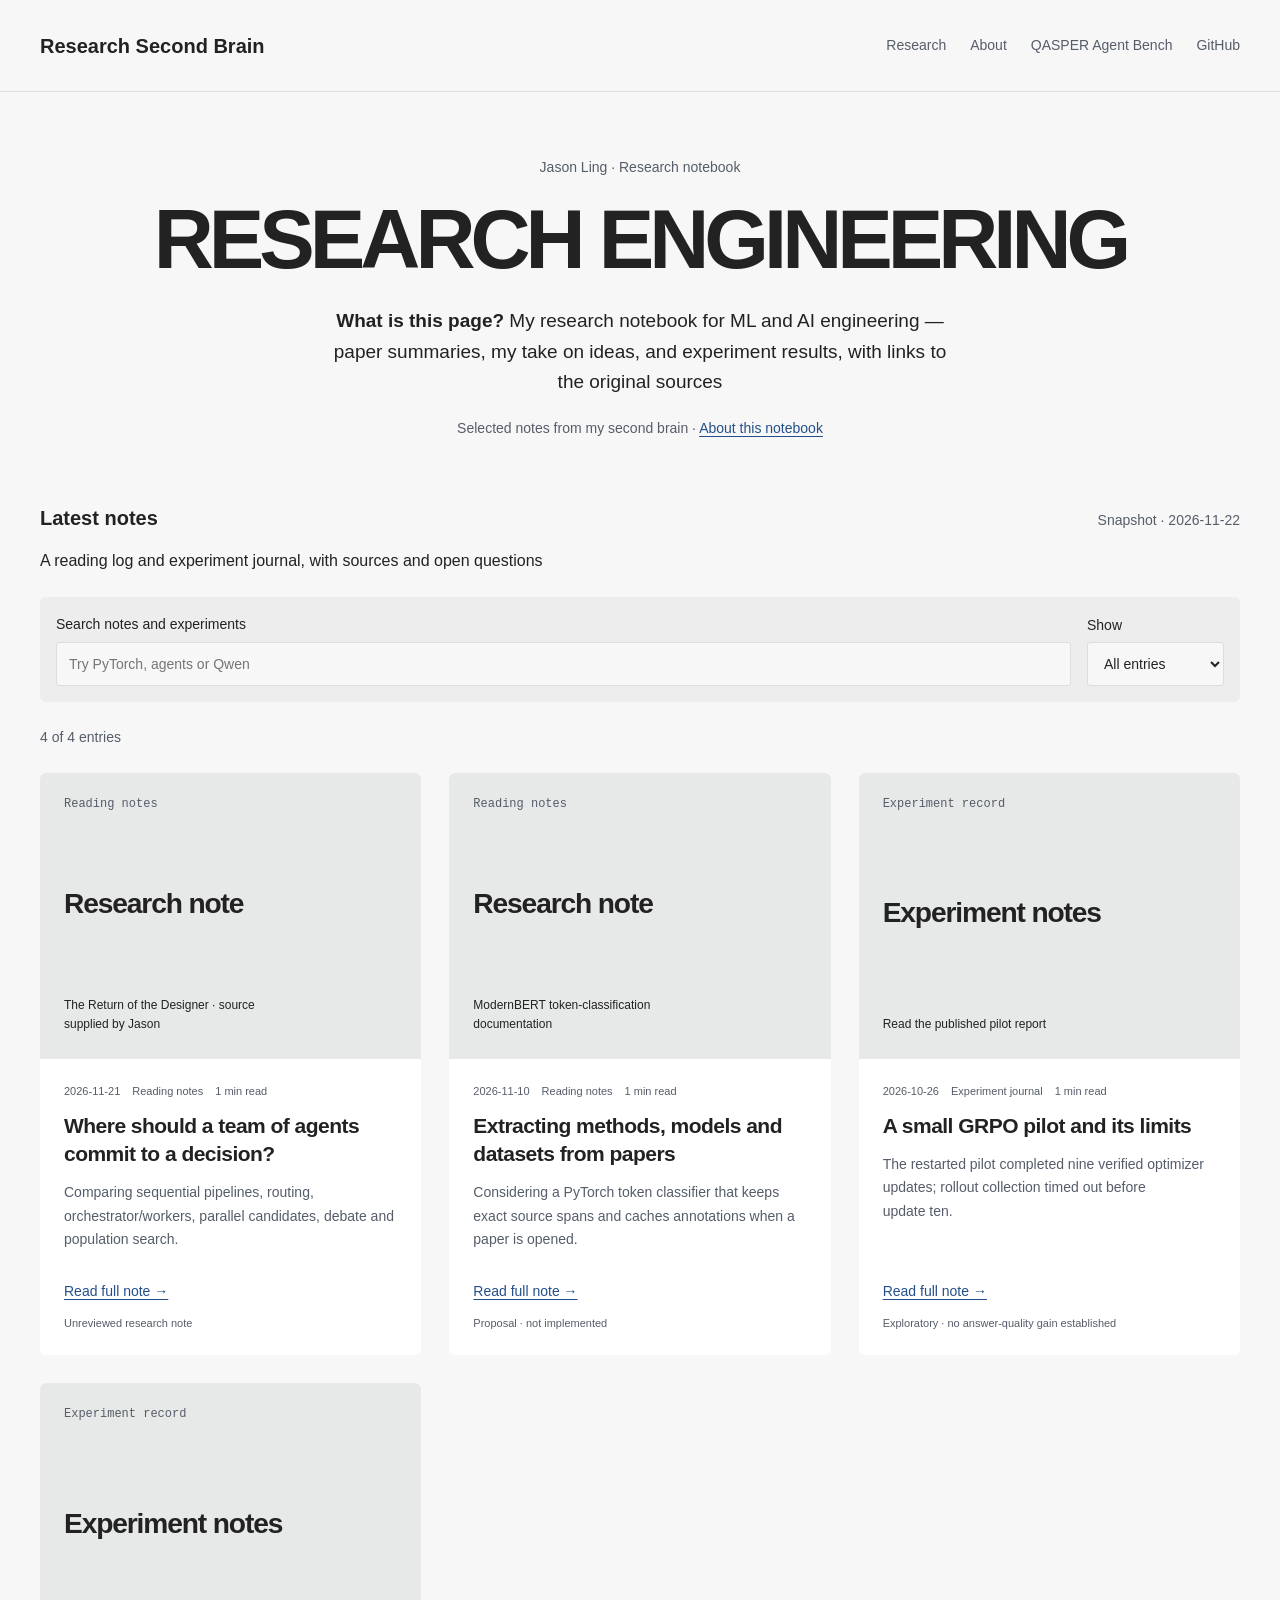
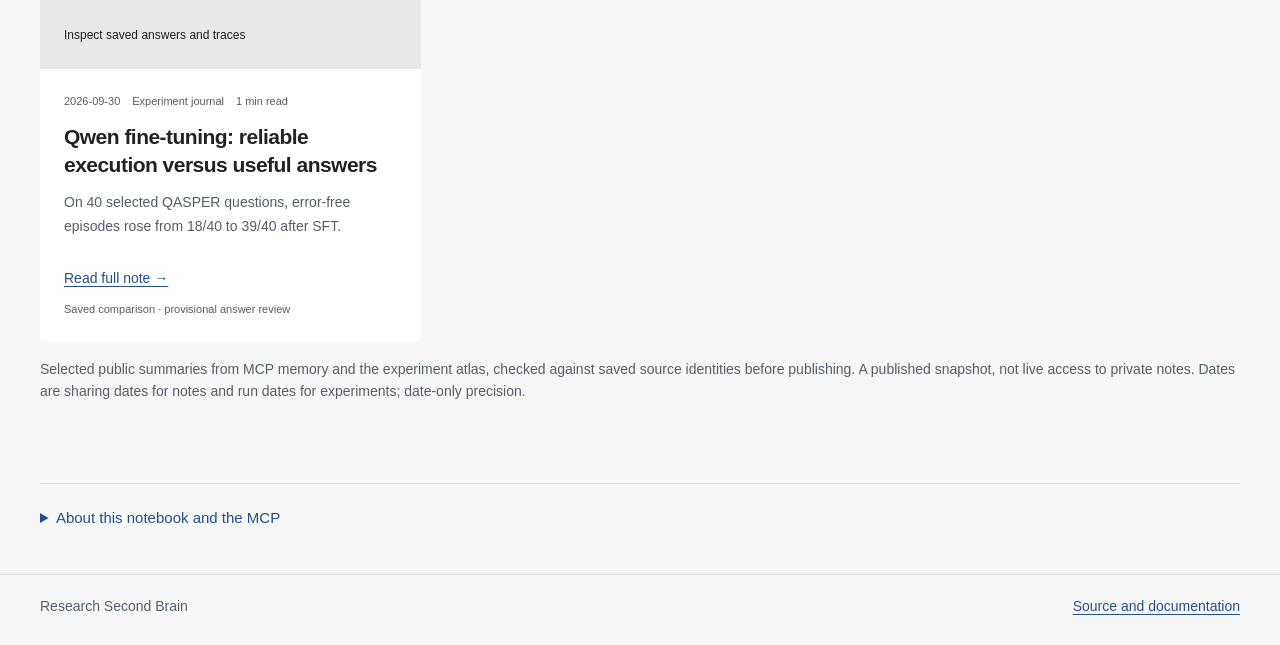
==== commit 046334cc: "Simplify research blog and support source-linked personal posts" ====
--- a/web/index.html
+++ b/web/index.html
@@ -4,11 +4,9 @@
   <meta charset="utf-8">
   <meta name="viewport" content="width=device-width, initial-scale=1">
   <meta name="description" content="Research Second Brain connects paper evidence, ML experiments and the decisions between them through a personal research MCP.">
-  <title>Research Second Brain</title>
+  <title>Research Engineering · Research Second Brain</title>
   <link rel="stylesheet" href="styles.css">
-  <script src="app.js" defer></script>
   <script src="research.js" defer></script>
-  <script src="gallery.js" defer></script>
 </head>
 <body>
   <a class="skip" href="#main">Skip to content</a>
@@ -16,7 +14,7 @@
     <a class="wordmark" href="./" aria-label="Research Second Brain home">Research Second Brain</a>
     <nav aria-label="Main navigation">
       <a href="#research">Research</a>
-      <a href="#recorded-demo">Example</a>
+      <a href="#about">About</a>
       <a href="case-study/">QASPER Agent Bench</a>
       <a href="https://github.com/Jasonlingg/Research-Second-Brain">GitHub</a>
     </nav>
@@ -25,10 +23,9 @@
   <main id="main">
     <section class="intro" aria-labelledby="intro-title">
       <p class="author-line">Jason Ling · Research notebook</p>
-      <h1 id="intro-title">Papers, ideas and experiments</h1>
-      <p class="lede">Things I’m reading about ML and agents, why they interest me,
-        and what happens when I try them</p>
-      <p class="quiet">Selected notes from my second brain · <a href="#setup">About the MCP behind it</a></p>
+      <h1 id="intro-title">Research Engineering</h1>
+      <p class="lede"><strong>What is this page?</strong> My research notebook for ML and AI engineering — paper summaries, my take on ideas, and experiment results, with links to the original sources</p>
+      <p class="quiet">Selected notes from my second brain · <a href="#about">About this notebook</a></p>
     </section>
 
     <section id="research" class="research" aria-labelledby="research-title">
@@ -42,15 +39,19 @@
           <input id="research-query" type="search" placeholder="Try PyTorch, agents or Qwen" disabled>
         </label>
         <label for="research-kind">Show
-          <select id="research-kind" disabled><option value="all">All entries</option><option>Exploring</option><option>Experiment</option></select>
+          <select id="research-kind" disabled><option value="all">All entries</option><option value="Exploring">Reading notes</option><option value="Experiment">Experiments</option></select>
         </label>
       </div>
-      <p id="research-count" class="quiet" role="status" aria-live="polite">Loading public research</p>
+      <div class="feed-toolbar">
+        <p id="research-count" class="quiet" role="status" aria-live="polite">Loading public research</p>
+      </div>
       <div id="research-entries" class="dispatches" aria-label="Research posts"></div>
       <p id="research-scope" class="quiet">Published summaries only — no live access to my private MCP store or Obsidian vault</p>
       <noscript><p><a href="research.json">Read the public research snapshot</a></p></noscript>
     </section>
 
+    <details id="about" class="about-notebook">
+      <summary>About this notebook and the MCP</summary>
     <section class="features" aria-labelledby="features-title">
       <h2 id="features-title">Included features</h2>
       <ul>
@@ -76,34 +77,7 @@
         Notes stay local and can be browsed in Obsidian. Saved claims remain unreviewed until checked.</p>
     </section>
 
-    <section id="recorded-demo" class="walkthrough" aria-labelledby="demo-title">
-      <div class="section-heading">
-        <h2 id="demo-title">Recorded example</h2>
-        <span class="status">26 Oct 2026</span>
-      </div>
-      <p class="demo-disclosure">This is a read-only example from a saved MCP run. It does not query your notes or call a model.</p>
-      <div class="workspace">
-        <div class="trail">
-          <h3>Should our document-research agent use executable Python actions?</h3>
-          <div class="steps" role="tablist" aria-label="Research records" aria-orientation="horizontal">
-            <button id="tab-source" role="tab" aria-controls="record" aria-selected="true" data-step="source">
-              Paper passage
-            </button>
-            <button id="tab-note" role="tab" aria-controls="record" aria-selected="false" tabindex="-1" data-step="note">
-              Research note
-            </button>
-            <button id="tab-resume" role="tab" aria-controls="record" aria-selected="false" tabindex="-1" data-step="resume">
-              Recall
-            </button>
-          </div>
-        </div>
-        <article id="record" class="record" role="tabpanel" aria-labelledby="tab-source" tabindex="0">
-          <p class="quiet">Loading the saved example…</p>
-        </article>
-      </div>
-      <a class="text-link" href="demo.json">Download the saved JSON</a>
-      <noscript><p>Enable JavaScript to explore the example, or <a href="demo.json">read its saved JSON</a>.</p></noscript>
-    </section>
+    <p><a href="research-mcp/">View a recorded MCP example</a></p>
 
     <section id="setup" class="setup" aria-labelledby="setup-title">
       <div>
@@ -131,6 +105,7 @@
         <a class="text-link" href="case-study/">Open the saved experiment viewer</a>
       </div>
     </section>
+    </details>
   </main>
   <footer><span>Research Second Brain</span><a href="https://github.com/Jasonlingg/Research-Second-Brain">Source and documentation</a></footer>
 </body>
--- a/web/styles.css
+++ b/web/styles.css
@@ -129,23 +129,71 @@
 .note-copy li { margin: 8px 0; }
 
 .ascii-diagram { padding: 24px 16px; margin: 20px 0; background: var(--surface); font: 13px/1.65 var(--mono); overflow-x: auto; white-space: pre; }
-.note-gallery { margin: 24px 0 36px; min-width: 0; }
-.gallery-track { display: flex; overflow-x: auto; scroll-snap-type: x mandatory; gap: 16px; overscroll-behavior-x: contain; position: relative; }
-.gallery-slide { flex: 0 0 100%; min-width: 0; box-sizing: border-box; scroll-snap-align: start; padding: 24px; border: 1px solid var(--line); border-radius: 4px; }
-.note-copy .gallery-slide h3 { margin-top: 0; font-size: 20px; }
-.gallery-controls { display: flex; justify-content: space-between; align-items: center; gap: 16px; margin-top: 16px; font-size: 14px; }
-.gallery-controls button { min-height: 44px; padding: 8px 14px; background: var(--canvas); border: 1px solid var(--line); border-radius: 3px; color: var(--accent); font: inherit; cursor: pointer; }
-.gallery-controls button:disabled { color: var(--muted); opacity: .5; cursor: default; }
-@media(max-width:600px) { .gallery-slide { padding: 16px; } .ascii-diagram { padding: 16px 8px; font-size: 11px; } }
-@media print { .gallery-track { display: block; overflow: visible; } .gallery-slide { margin-bottom: 16px; } .gallery-controls { display: none; } }
+@media(max-width:600px) { .ascii-diagram { padding: 16px 8px; font-size: 11px; } }
 
-.dispatches .gallery-slide { padding: 28px; border: 1px solid var(--line); display: flex; flex-direction: column; }
 .dispatches .dispatch-summary { font-size: 16px; }
 .dispatches .ascii-diagram { margin: 8px 0 24px; min-height: 160px; }
 .dispatches .text-link { margin-top: auto; padding-top: 12px; }
-@media(max-width:600px) { .dispatches .gallery-slide { padding: 20px; } }
 .dispatches .ascii-diagram { height: auto; min-height: 0; flex-shrink: 0; overflow-x: auto; overflow-y: hidden; }
 
-.gallery-track { align-items: flex-start; scrollbar-width: none; }
-.gallery-track::-webkit-scrollbar { display: none; }
-.gallery-track .ascii-diagram { scrollbar-width: thin; }
+
+/* Reading comes first; tools remain available without dominating the feed. */
+.feed-toolbar { display: flex; align-items: center; justify-content: space-between; gap: 16px; margin-top: 20px; }
+.feed-toolbar .quiet { margin: 0; }
+.blog-feed { margin-top: 12px; }
+.blog-feed .dispatch { padding: 32px 0; }
+.blog-feed .dispatch-summary { font-size: 16px; line-height: 1.8; color: var(--muted); }
+.blog-feed .dispatch h3 { font-size: 27px; max-width: 32ch; }
+.blog-feed .research-status { margin-top: 12px; }
+.about-notebook { border-top: 1px solid var(--line); margin: 28px 0 40px; padding-top: 18px; }
+.about-notebook > summary { font-size: 15px; }
+.about-notebook .features:first-of-type { border-top: 0; }
+@media(max-width:600px) { .blog-feed .dispatch h3 { font-size: 24px; } .research-meta { gap: 8px 14px; } }
+.personal-take { border-top: 1px solid var(--line); margin-top: 32px; padding-top: 4px; font-size: 17px; line-height: 1.8; }
+.related-posts { border-top: 1px solid var(--line); margin-top: 32px; }
+.related-posts ul { padding-left: 20px; }
+.related-posts li { margin: 10px 0; }
+
+/* Editorial grid: source-driven previews, generous spacing, neutral surfaces. */
+:root { --canvas: #f7f7f7; --surface: #ededed; --ink: #222222; --line: #dddddd; }
+.site-header, main, footer { max-width: 1400px; padding-left: 40px; padding-right: 40px; }
+.site-header { min-height: 92px; }
+.intro { text-align: center; padding: 64px 0 52px; }
+.intro h1 { font-family: var(--sans); font-size: clamp(42px, 6.5vw, 92px); font-weight: 750; text-transform: uppercase; letter-spacing: -.06em; margin: 12px 0 16px; }
+.intro .lede { margin: 0 auto; max-width: 58ch; font-size: 19px; }
+.intro .quiet { margin-top: 20px; }
+.author-line { margin-bottom: 12px; }
+.research { max-width: none; border-top: 0; padding-top: 12px; }
+.research-controls { background: var(--surface); padding: 16px; border-radius: 6px; align-items: end; }
+.research-controls input, .research-controls select { background: var(--canvas); }
+.feed-toolbar { margin: 24px 0; }
+.feed-posts { display: grid; grid-template-columns: repeat(3, minmax(0, 1fr)); gap: 28px; align-items: stretch; }
+.dispatch, .blog-feed .dispatch { padding: 0; border: 0; background: #ffffff; border-radius: 6px; overflow: hidden; display: flex; flex-direction: column; }
+.post-preview { display: flex; flex-direction: column; justify-content: space-between; aspect-ratio: 4 / 3; background: #e7e9e8; color: var(--ink); text-decoration: none; padding: 24px; overflow: hidden; }
+.post-preview:hover { background: #dfe3e1; }
+.cover-label { font: 12px var(--mono); color: var(--muted); }
+.cover-source { font-size: clamp(20px, 2.2vw, 30px); font-weight: 650; letter-spacing: -.04em; }
+.cover-caption { font-size: 12px; max-width: 34ch; }
+.diagram-cover { justify-content: start; gap: 18px; background: #eceeec; }
+.cover-diagram { font: 12px/1.45 var(--mono); white-space: pre; margin: auto 0; overflow: hidden; }
+.post-body { padding: 24px; display: flex; flex-direction: column; flex: 1; }
+.post-body .research-meta { font-size: 11px; gap: 8px 12px; }
+.dispatch h3, .blog-feed .dispatch h3 { font: 650 21px/1.35 var(--sans); letter-spacing: -.025em; margin-bottom: 12px; max-width: none; }
+.blog-feed .dispatch-summary, .dispatches .dispatch-summary { font-size: 14px; line-height: 1.7; }
+.post-body .text-link { margin-top: auto; padding-top: 12px; }
+.post-body .research-status { font-size: 11px; line-height: 1.5; }
+.note-page article { margin: 0 auto; }
+.note-page .note-back { max-width: 740px; margin-left: auto; margin-right: auto; }
+.about-notebook { margin-top: 48px; }
+@media(max-width:1100px) { .feed-posts { grid-template-columns: repeat(2, minmax(0, 1fr)); } }
+@media(max-width:700px) {
+  .site-header, main, footer { padding-left: 20px; padding-right: 20px; }
+  .site-header { flex-direction: column; align-items: flex-start; justify-content: center; gap: 12px; padding-top: 20px; padding-bottom: 20px; }
+  nav { flex-wrap: wrap; gap: 16px; }
+  .intro { padding: 32px 0; }
+  .intro .lede { font-size: 16px; }
+  .feed-posts { grid-template-columns: 1fr; gap: 24px; }
+  .post-body { padding: 20px; }
+  .cover-diagram { font-size: 11px; }
+  .research-controls { align-items: stretch; flex-direction: column; }
+}
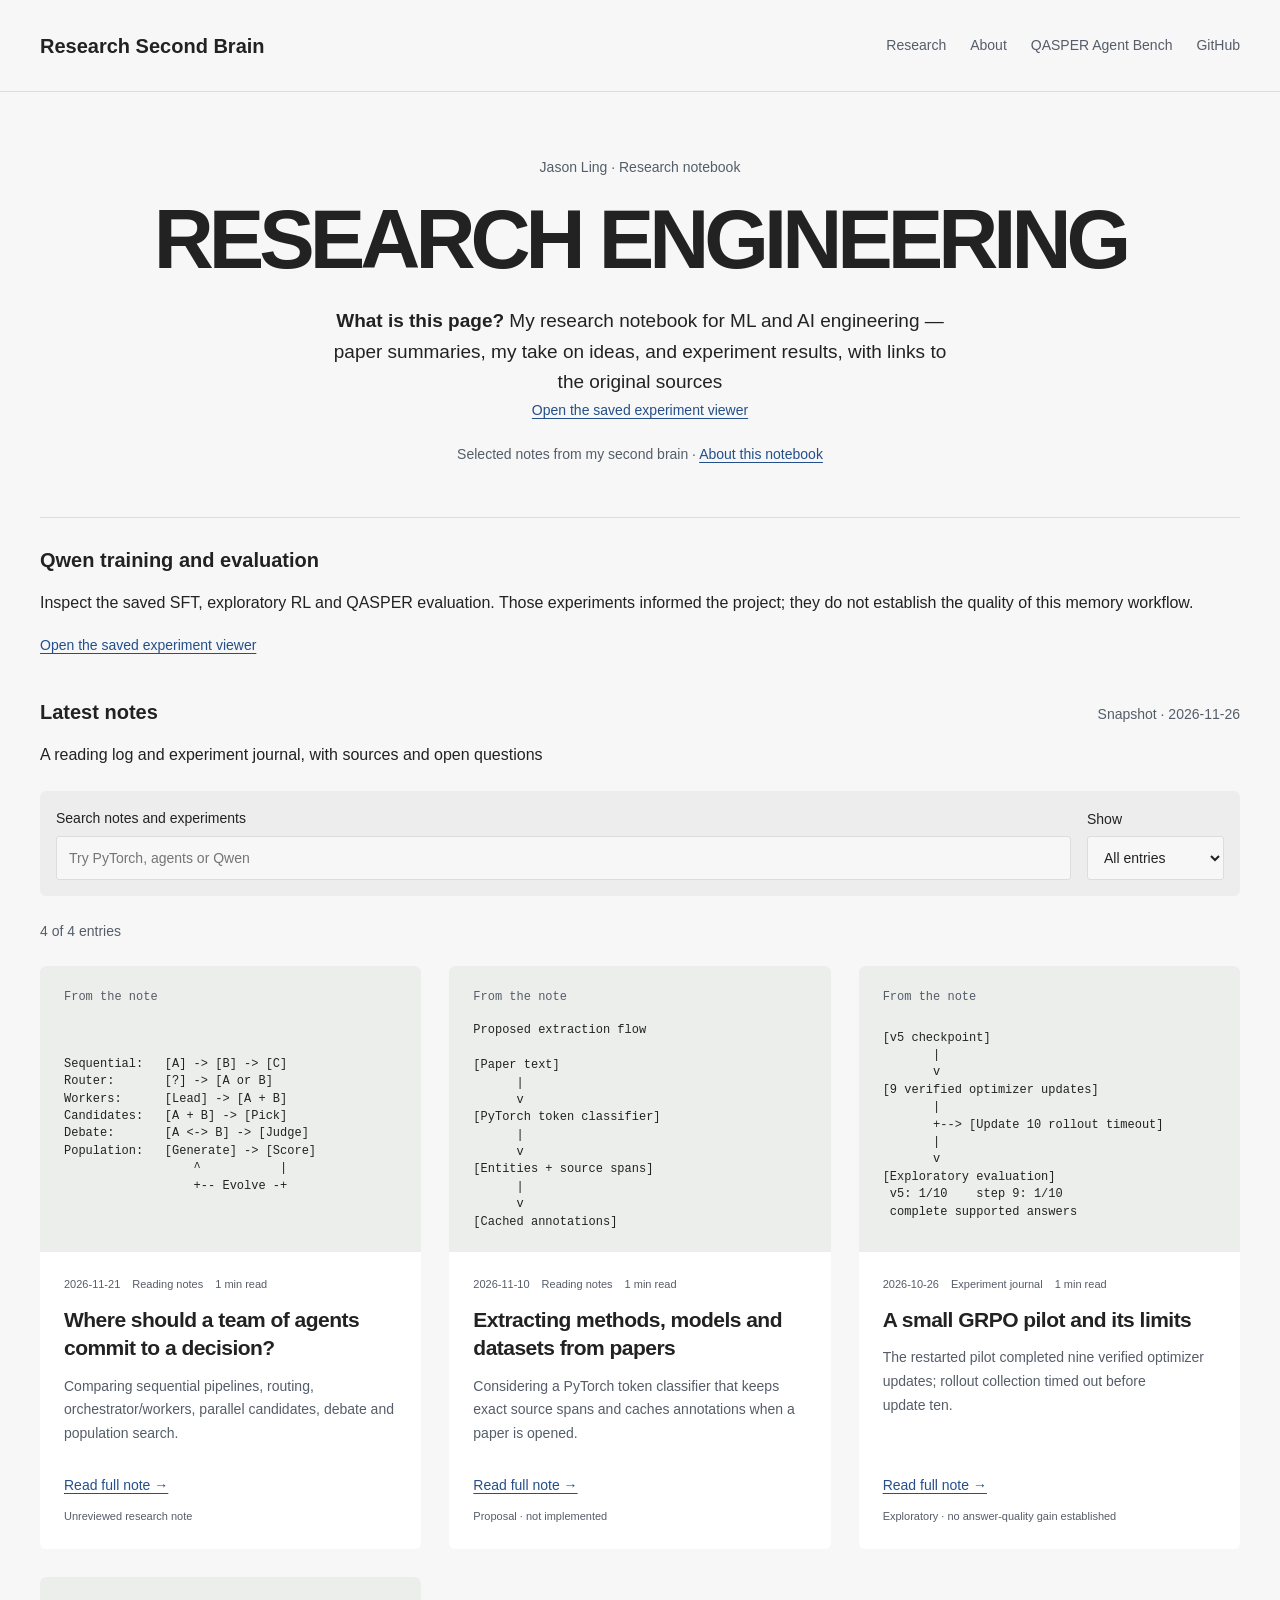
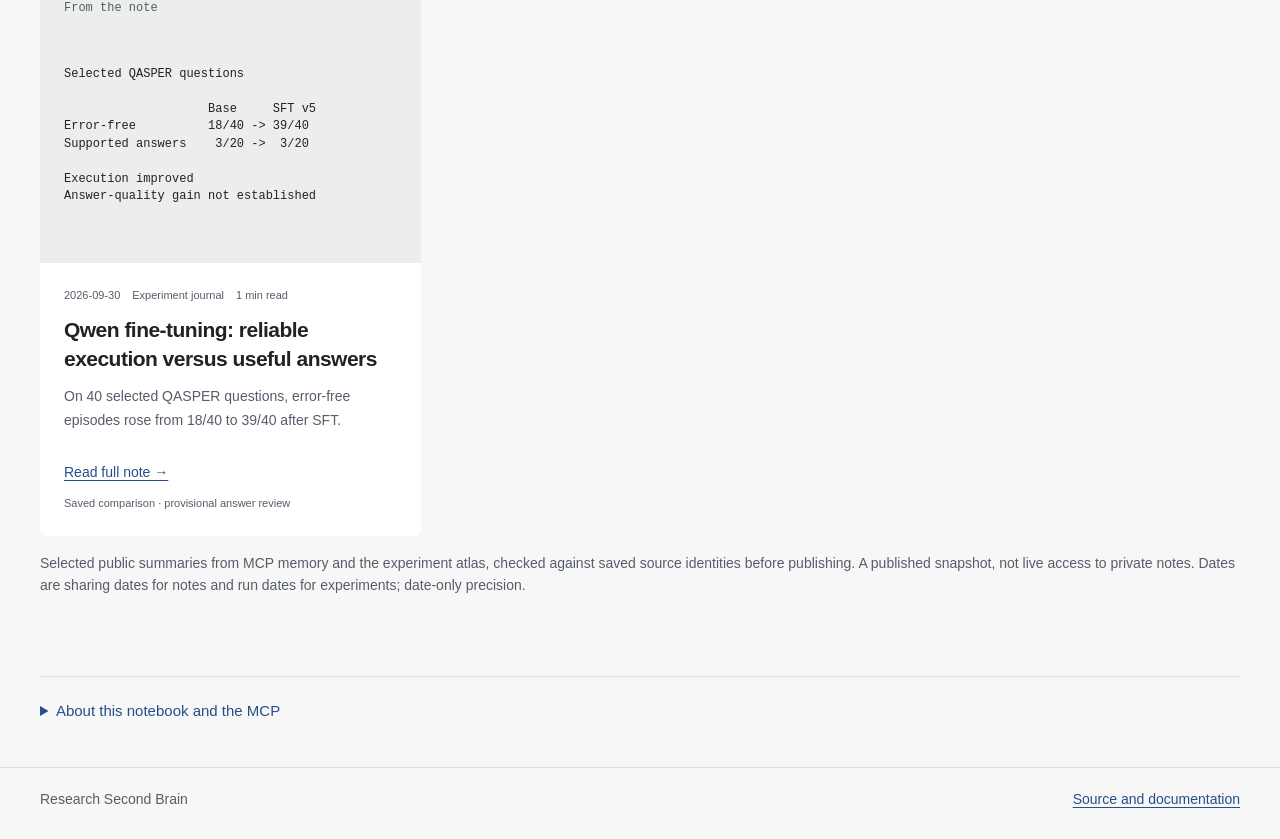
==== commit 17bcf01f: "Feature Qwen training and experiment viewer above research notes" ====
--- a/web/index.html
+++ b/web/index.html
@@ -25,7 +25,15 @@
       <p class="author-line">Jason Ling · Research notebook</p>
       <h1 id="intro-title">Research Engineering</h1>
       <p class="lede"><strong>What is this page?</strong> My research notebook for ML and AI engineering — paper summaries, my take on ideas, and experiment results, with links to the original sources</p>
+      <p><a class="text-link" href="case-study/">Open the saved experiment viewer</a></p>
       <p class="quiet">Selected notes from my second brain · <a href="#about">About this notebook</a></p>
+    </section>
+
+    <section id="qwen-study" class="features" aria-labelledby="qwen-study-title">
+      <h2 id="qwen-study-title">Qwen training and evaluation</h2>
+      <p>Inspect the saved SFT, exploratory RL and QASPER evaluation. Those experiments informed the project;
+        they do not establish the quality of this memory workflow.</p>
+      <a class="text-link" href="case-study/">Open the saved experiment viewer</a>
     </section>
 
     <section id="research" class="research" aria-labelledby="research-title">
@@ -99,11 +107,6 @@
         <p>Recall currently uses word overlap. Exact quotes and hashes establish provenance, not whether a conclusion is supported.
           Only the configured Markdown note folder is read directly; other personal notes require explicit import. Public notes require approval. A small pilot did not establish an advantage over web research plus Markdown.</p>
       </div>
-      <div><h3>Qwen training and evaluation</h3>
-        <p>Inspect the saved SFT, exploratory RL and QASPER evaluation. Those experiments informed the project;
-          they do not establish the quality of this memory workflow.</p>
-        <a class="text-link" href="case-study/">Open the saved experiment viewer</a>
-      </div>
     </section>
     </details>
   </main>
